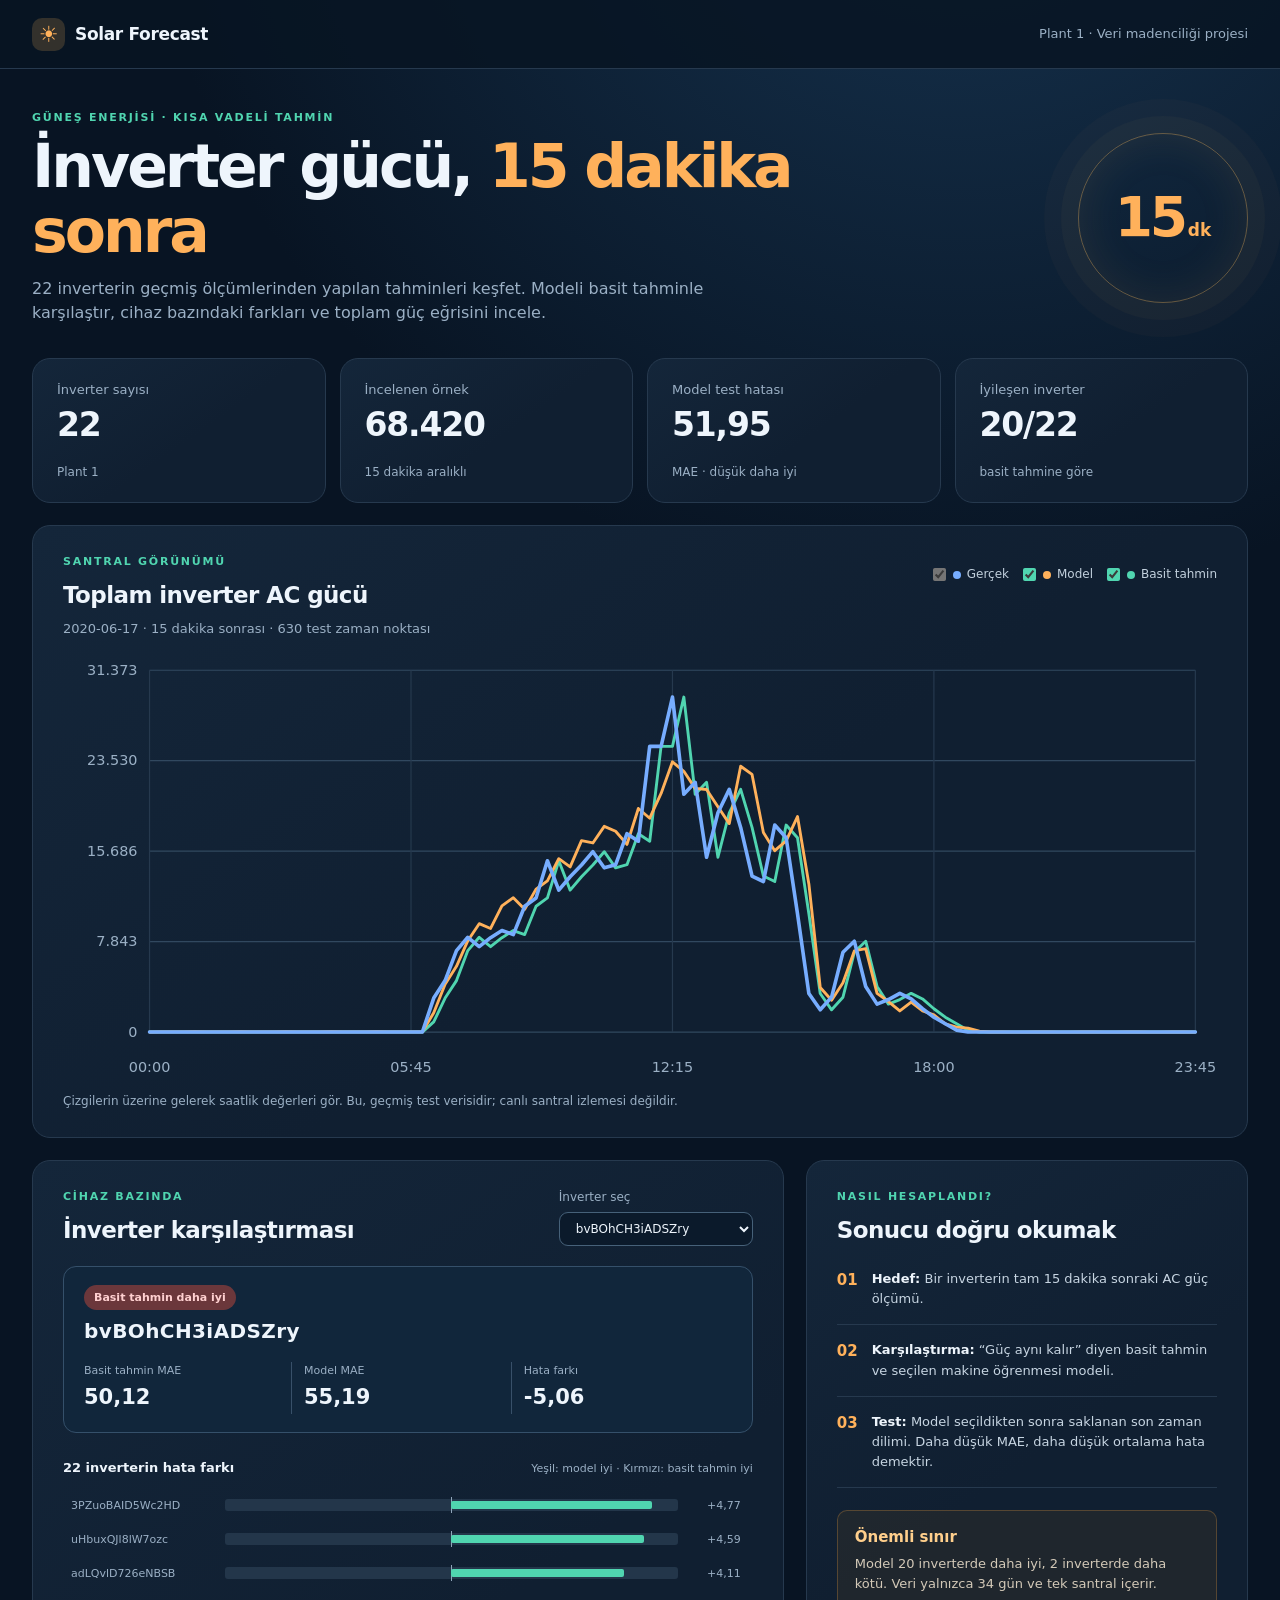
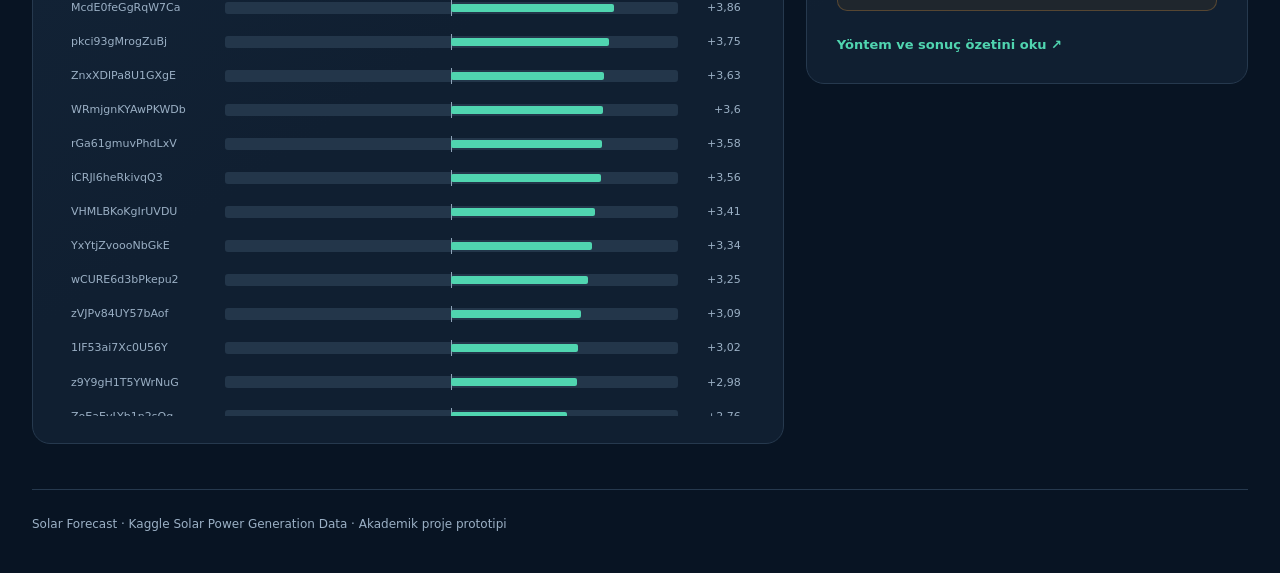
==== dashboard/index.html @ 0856beb3 "Add interactive solar forecasting dashboard" ====
<!doctype html>
<html lang="tr">
  <head>
    <meta charset="utf-8" />
    <meta name="viewport" content="width=device-width, initial-scale=1" />
    <meta name="theme-color" content="#0a1728" />
    <title>Solar Forecast | İnverter Güç Analizi</title>
    <link rel="stylesheet" href="style.css" />
    <script defer src="data.js"></script>
    <script defer src="app.js"></script>
  </head>
  <body>
    <header class="topbar">
      <div class="container topbar-inner">
        <div class="brand"><span class="brand-mark" aria-hidden="true">☀</span> Solar Forecast</div>
        <span class="topbar-tag">Plant 1 · Veri madenciliği projesi</span>
      </div>
    </header>

    <main class="container">
      <section class="hero" aria-labelledby="page-title">
        <div>
          <p class="eyebrow">GÜNEŞ ENERJİSİ · KISA VADELİ TAHMİN</p>
          <h1 id="page-title">İnverter gücü, <span>15 dakika sonra</span></h1>
          <p class="hero-copy">
            22 inverterin geçmiş ölçümlerinden yapılan tahminleri keşfet. Modeli basit
            tahminle karşılaştır, cihaz bazındaki farkları ve toplam güç eğrisini incele.
          </p>
        </div>
        <div class="hero-orbit" aria-hidden="true"><span>15<span>dk</span></span></div>
      </section>

      <section class="metrics" aria-label="Özet sonuçlar">
        <article class="metric"><span>İnverter sayısı</span><strong id="metric-inverters">—</strong><small>Plant 1</small></article>
        <article class="metric"><span>İncelenen örnek</span><strong id="metric-examples">—</strong><small>15 dakika aralıklı</small></article>
        <article class="metric"><span>Model test hatası</span><strong id="metric-mae">—</strong><small>MAE · düşük daha iyi</small></article>
        <article class="metric"><span>İyileşen inverter</span><strong id="metric-improved">—</strong><small>basit tahmine göre</small></article>
      </section>

      <section class="panel chart-panel" aria-labelledby="plant-title">
        <div class="section-heading">
          <div>
            <p class="eyebrow">SANTRAL GÖRÜNÜMÜ</p>
            <h2 id="plant-title">Toplam inverter AC gücü</h2>
            <p id="chart-subtitle" class="muted"></p>
          </div>
          <div class="legend" aria-label="Grafikteki çizgiler">
            <label><input type="checkbox" data-series="actual" checked disabled /><i class="dot actual"></i>Gerçek</label>
            <label><input type="checkbox" data-series="model" checked /><i class="dot model"></i>Model</label>
            <label><input type="checkbox" data-series="baseline" checked /><i class="dot baseline"></i>Basit tahmin</label>
          </div>
        </div>
        <div class="chart-wrap">
          <svg id="power-chart" viewBox="0 0 960 360" role="img" aria-label="Son test gününde gerçek ve tahmini toplam inverter gücü"></svg>
          <div id="chart-tooltip" class="chart-tooltip" hidden></div>
        </div>
        <p class="chart-note">Çizgilerin üzerine gelerek saatlik değerleri gör. Bu, geçmiş test verisidir; canlı santral izlemesi değildir.</p>
      </section>

      <section class="detail-grid">
        <article class="panel inverter-panel" aria-labelledby="inverter-title">
          <div class="section-heading">
            <div>
              <p class="eyebrow">CİHAZ BAZINDA</p>
              <h2 id="inverter-title">İnverter karşılaştırması</h2>
            </div>
            <label class="select-label" for="inverter-select">İnverter seç
              <select id="inverter-select"></select>
            </label>
          </div>
          <div class="selected-card">
            <span id="selected-status" class="status">—</span>
            <strong id="selected-id">—</strong>
            <div class="selected-numbers">
              <div><span>Basit tahmin MAE</span><strong id="selected-baseline">—</strong></div>
              <div><span>Model MAE</span><strong id="selected-model">—</strong></div>
              <div><span>Hata farkı</span><strong id="selected-delta">—</strong></div>
            </div>
          </div>
          <div class="bar-heading"><span>22 inverterin hata farkı</span><small>Yeşil: model iyi · Kırmızı: basit tahmin iyi</small></div>
          <div id="inverter-bars" class="bars"></div>
        </article>

        <aside class="panel method-panel" aria-labelledby="method-title">
          <p class="eyebrow">NASIL HESAPLANDI?</p>
          <h2 id="method-title">Sonucu doğru okumak</h2>
          <div class="method-step"><span>01</span><p><strong>Hedef:</strong> Bir inverterin tam 15 dakika sonraki AC güç ölçümü.</p></div>
          <div class="method-step"><span>02</span><p><strong>Karşılaştırma:</strong> “Güç aynı kalır” diyen basit tahmin ve seçilen makine öğrenmesi modeli.</p></div>
          <div class="method-step"><span>03</span><p><strong>Test:</strong> Model seçildikten sonra saklanan son zaman dilimi. Daha düşük MAE, daha düşük ortalama hata demektir.</p></div>
          <div class="callout"><strong>Önemli sınır</strong><p>Model 20 inverterde daha iyi, 2 inverterde daha kötü. Veri yalnızca 34 gün ve tek santral içerir.</p></div>
          <a class="text-link" href="../reports/proje_ozeti.md">Yöntem ve sonuç özetini oku <span aria-hidden="true">↗</span></a>
        </aside>
      </section>

      <footer>Solar Forecast · Kaggle Solar Power Generation Data · Akademik proje prototipi</footer>
    </main>
  </body>
</html>
---- dashboard/style.css ----
:root {
  color-scheme: dark;
  --bg: #081423;
  --panel: #101f31;
  --panel-2: #16283c;
  --line: #26394e;
  --text: #eef5fc;
  --muted: #9bb0c5;
  --teal: #50d5b0;
  --orange: #ffb15b;
  --blue: #77adff;
  --red: #ef7b7b;
}

* { box-sizing: border-box; }
html { scroll-behavior: smooth; }
body { margin: 0; background: radial-gradient(circle at 75% -10%, #173552 0, transparent 32%), var(--bg); color: var(--text); font: 15px/1.55 system-ui, -apple-system, Segoe UI, sans-serif; }
button, select, input { font: inherit; }
.container { width: min(1216px, calc(100% - 48px)); margin-inline: auto; }
.topbar { border-bottom: 1px solid var(--line); background: #081423d9; }
.topbar-inner { min-height: 68px; display: flex; align-items: center; justify-content: space-between; gap: 16px; }
.brand { display: flex; align-items: center; gap: 10px; font-weight: 750; font-size: 17px; letter-spacing: -.02em; }
.brand-mark { display: inline-grid; place-items: center; width: 33px; height: 33px; border-radius: 10px; background: #efad5630; color: var(--orange); font-size: 22px; }
.topbar-tag { color: var(--muted); font-size: 13px; }
.hero { min-height: 288px; display: flex; align-items: center; justify-content: space-between; gap: 30px; padding: 40px 0 32px; }
.eyebrow { margin: 0 0 8px; color: var(--teal); letter-spacing: .16em; font-size: 11px; font-weight: 750; }
h1, h2, p { margin-top: 0; }
h1 { margin-bottom: 13px; max-width: 780px; font-size: clamp(34px, 5vw, 60px); line-height: 1.08; letter-spacing: -.05em; }
h1 span { color: var(--orange); }
.hero-copy { max-width: 720px; color: var(--muted); font-size: 16px; margin-bottom: 0; }
.hero-orbit { flex: 0 0 170px; width: 170px; height: 170px; display: grid; place-items: center; border-radius: 50%; border: 1px solid #eaae5966; box-shadow: 0 0 0 17px #eaae5908, 0 0 0 34px #eaae5906, inset 0 0 45px #eaae5919; color: var(--orange); }
.hero-orbit > span { font-size: 55px; font-weight: 760; letter-spacing: -.06em; }
.hero-orbit > span span { margin-left: 3px; font-size: 17px; letter-spacing: 0; }
.metrics { display: grid; grid-template-columns: repeat(4, 1fr); gap: 14px; margin-bottom: 22px; }
.metric, .panel { border: 1px solid var(--line); background: linear-gradient(145deg, #14263a, var(--panel) 55%); border-radius: 18px; }
.metric { min-height: 145px; padding: 21px 24px; display: flex; flex-direction: column; }
.metric > span, .metric small { color: var(--muted); }
.metric > span { font-size: 13px; }
.metric strong { margin-top: 6px; font-size: 33px; line-height: 1.15; letter-spacing: -.035em; }
.metric small { margin-top: auto; font-size: 12px; }
.panel { padding: 27px 30px; }
.section-heading { display: flex; align-items: flex-start; justify-content: space-between; gap: 20px; margin-bottom: 12px; }
h2 { margin-bottom: 5px; font-size: 23px; letter-spacing: -.025em; }
.muted { color: var(--muted); font-size: 13px; margin-bottom: 0; }
.legend { display: flex; flex-wrap: wrap; justify-content: flex-end; gap: 14px; padding-top: 12px; }
.legend label { display: inline-flex; align-items: center; gap: 6px; color: #c2d0dd; font-size: 12px; cursor: pointer; white-space: nowrap; }
.legend input { accent-color: var(--teal); margin: 0 1px 0 0; }
.dot { width: 8px; height: 8px; border-radius: 50%; display: inline-block; }
.dot.actual { background: var(--blue); }.dot.model { background: var(--orange); }.dot.baseline { background: var(--teal); }
.chart-wrap { position: relative; width: 100%; }
#power-chart { display: block; width: 100%; height: auto; overflow: visible; }
.chart-tooltip { pointer-events: none; position: absolute; z-index: 4; min-width: 173px; border: 1px solid #49617a; border-radius: 10px; padding: 10px 13px; background: #071322f2; color: var(--text); box-shadow: 0 12px 30px #0008; font-size: 12px; line-height: 1.65; }
.chart-tooltip strong { display: block; margin-bottom: 2px; }
.chart-note { margin: 8px 0 0; color: var(--muted); font-size: 12px; }
.detail-grid { display: grid; grid-template-columns: minmax(0, 1.7fr) minmax(310px, 1fr); gap: 22px; margin: 22px 0 45px; align-items: start; }
.select-label { display: flex; flex-direction: column; gap: 5px; color: var(--muted); font-size: 12px; }
select { min-width: 194px; padding: 8px 12px; border: 1px solid #466179; border-radius: 9px; color: var(--text); background: #0b1a2b; outline-offset: 2px; }
.selected-card { padding: 18px 20px; border: 1px solid #35506a; border-radius: 13px; background: #11263b; }
.selected-card > strong { display: block; font-size: 20px; letter-spacing: .02em; margin: 6px 0 15px; overflow-wrap: anywhere; }
.status { display: inline-block; border-radius: 20px; padding: 4px 10px; font-size: 11px; font-weight: 750; background: #24594c; color: #a5f5d8; }
.status.negative { background: #6b373b; color: #ffd0d0; }
.selected-numbers { display: grid; grid-template-columns: repeat(3, 1fr); gap: 12px; }
.selected-numbers div { border-right: 1px solid #385069; }
.selected-numbers div:last-child { border: 0; }
.selected-numbers span { display: block; color: var(--muted); font-size: 11px; }
.selected-numbers strong { display: block; margin-top: 2px; font-size: 21px; }
.bar-heading { display: flex; justify-content: space-between; gap: 10px; align-items: baseline; margin: 25px 0 13px; font-size: 13px; font-weight: 700; }
.bar-heading small { color: var(--muted); font-size: 11px; font-weight: 400; }
.bars { display: grid; gap: 5px; max-height: 525px; overflow-y: auto; padding-right: 4px; }
.bar-row { border: 1px solid transparent; border-radius: 7px; background: transparent; color: var(--muted); display: grid; grid-template-columns: 145px minmax(70px, 1fr) 54px; align-items: center; gap: 9px; width: 100%; padding: 5px 7px; text-align: left; cursor: pointer; }
.bar-row:hover, .bar-row.active { background: #1c344a; border-color: #42617a; color: var(--text); }
.bar-id { overflow: hidden; text-overflow: ellipsis; white-space: nowrap; font-size: 11px; }
.bar-track { position: relative; height: 12px; border-radius: 3px; background: #23364a; }
.bar-zero { position: absolute; left: 50%; top: -2px; bottom: -2px; width: 1px; background: #8fa5ba; }
.bar-fill { position: absolute; top: 2px; bottom: 2px; border-radius: 2px; background: var(--teal); }
.bar-fill.negative { background: var(--red); }
.bar-value { text-align: right; font-size: 11px; font-variant-numeric: tabular-nums; }
.method-panel { position: sticky; top: 20px; }
.method-step { display: flex; gap: 14px; padding: 15px 0; border-bottom: 1px solid var(--line); }
.method-step span { color: var(--orange); font-weight: 780; }
.method-step p { color: #c7d5e2; margin: 0; font-size: 13px; }
.method-step strong { color: var(--text); }
.callout { margin: 22px 0; padding: 15px 17px; border-radius: 10px; border: 1px solid #a6753969; background: #60462233; }
.callout strong { color: #ffcf8c; }
.callout p { margin: 5px 0 0; color: #d3c9b8; font-size: 13px; }
.text-link { color: var(--teal); text-decoration: none; font-size: 13px; font-weight: 700; }
.text-link:hover { text-decoration: underline; }
footer { border-top: 1px solid var(--line); padding: 25px 0 40px; color: var(--muted); font-size: 12px; }

@media (max-width: 950px) {
  .metrics { grid-template-columns: repeat(2, 1fr); }
  .detail-grid { grid-template-columns: 1fr; }
  .method-panel { position: static; }
}
@media (max-width: 660px) {
  .container { width: min(100% - 28px, 1216px); }
  .topbar-tag, .hero-orbit { display: none; }
  .hero { min-height: 0; padding: 42px 0 35px; }
  .hero-copy { font-size: 14px; }
  .metrics { gap: 9px; }
  .metric { min-height: 125px; padding: 16px; }
  .metric strong { font-size: 27px; }
  .panel { padding: 19px 16px; }
  .section-heading { display: block; }
  .legend { justify-content: flex-start; gap: 11px; padding-top: 15px; }
  .select-label { margin-top: 14px; }
  select { width: 100%; }
  .selected-numbers { gap: 5px; }
  .selected-numbers strong { font-size: 17px; }
  .bar-heading { display: block; }
  .bar-heading small { display: block; }
  .bar-row { grid-template-columns: 100px minmax(50px, 1fr) 45px; gap: 5px; }
}
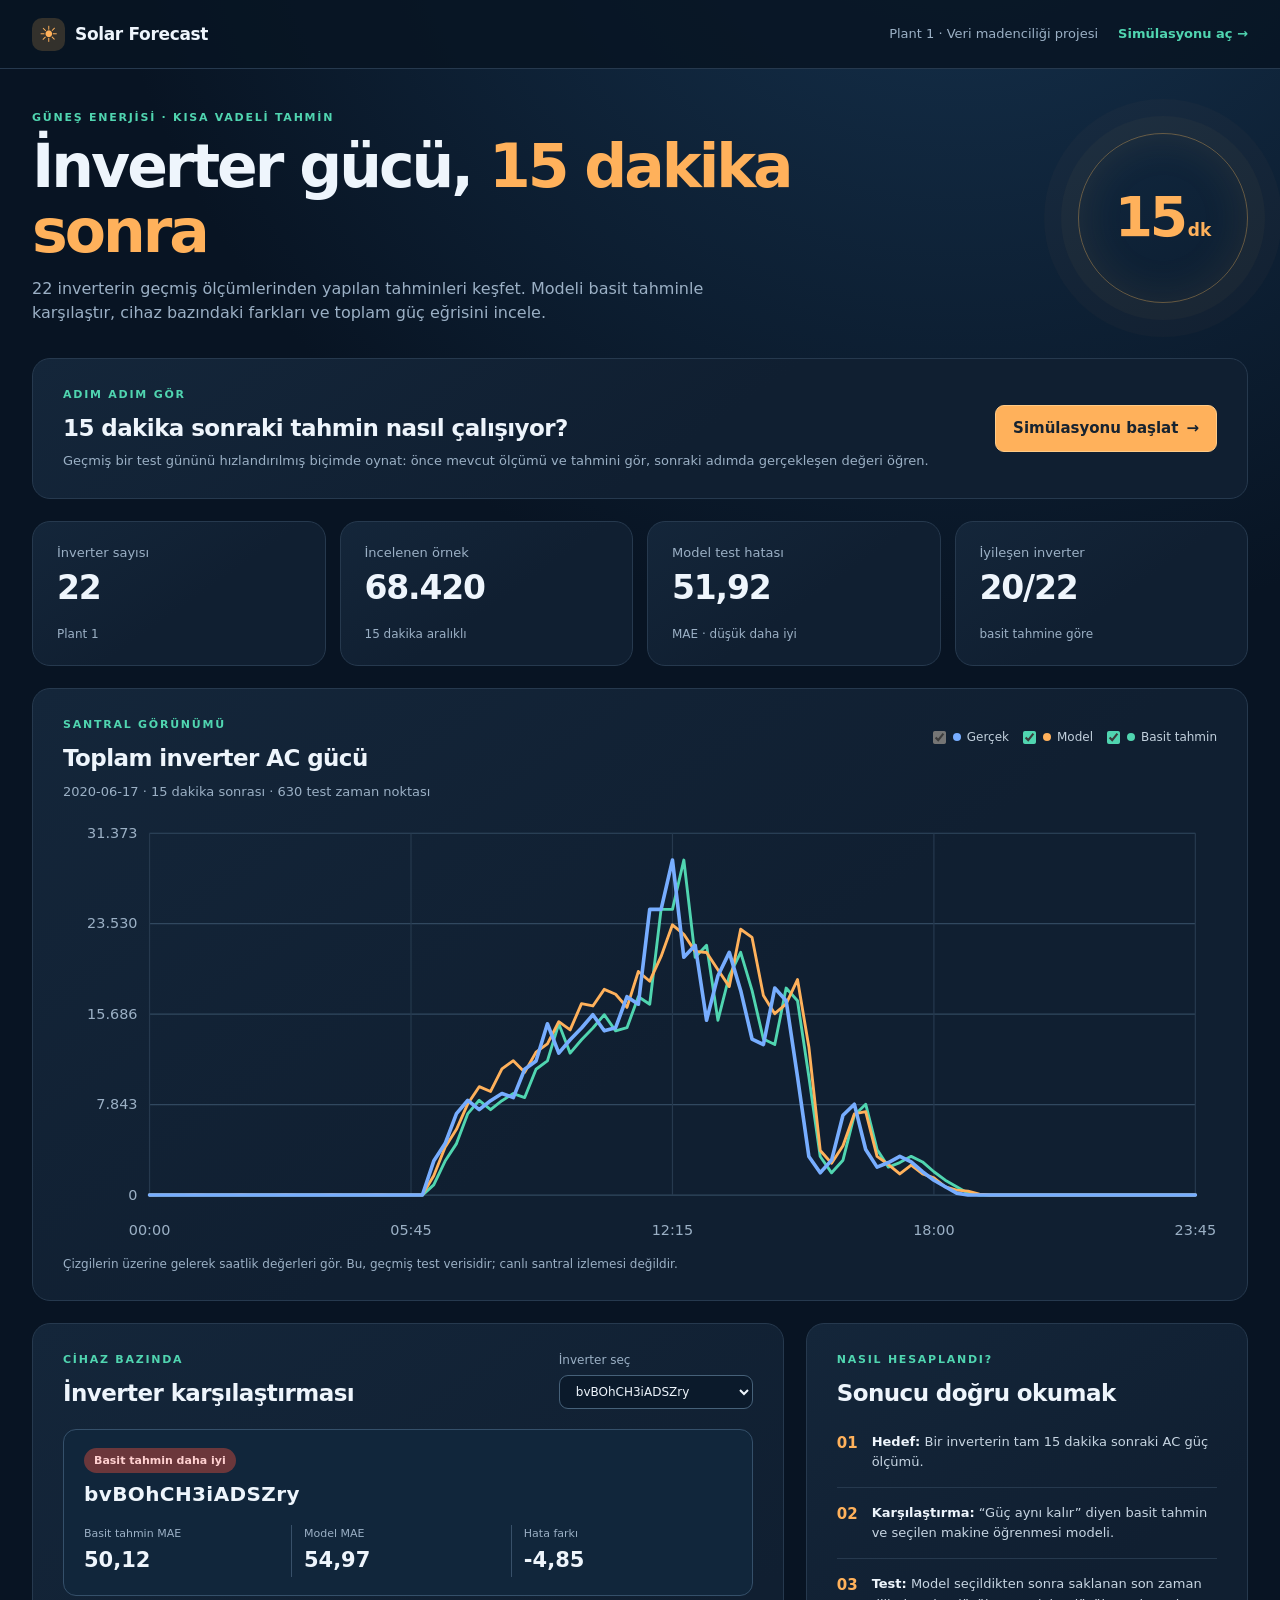
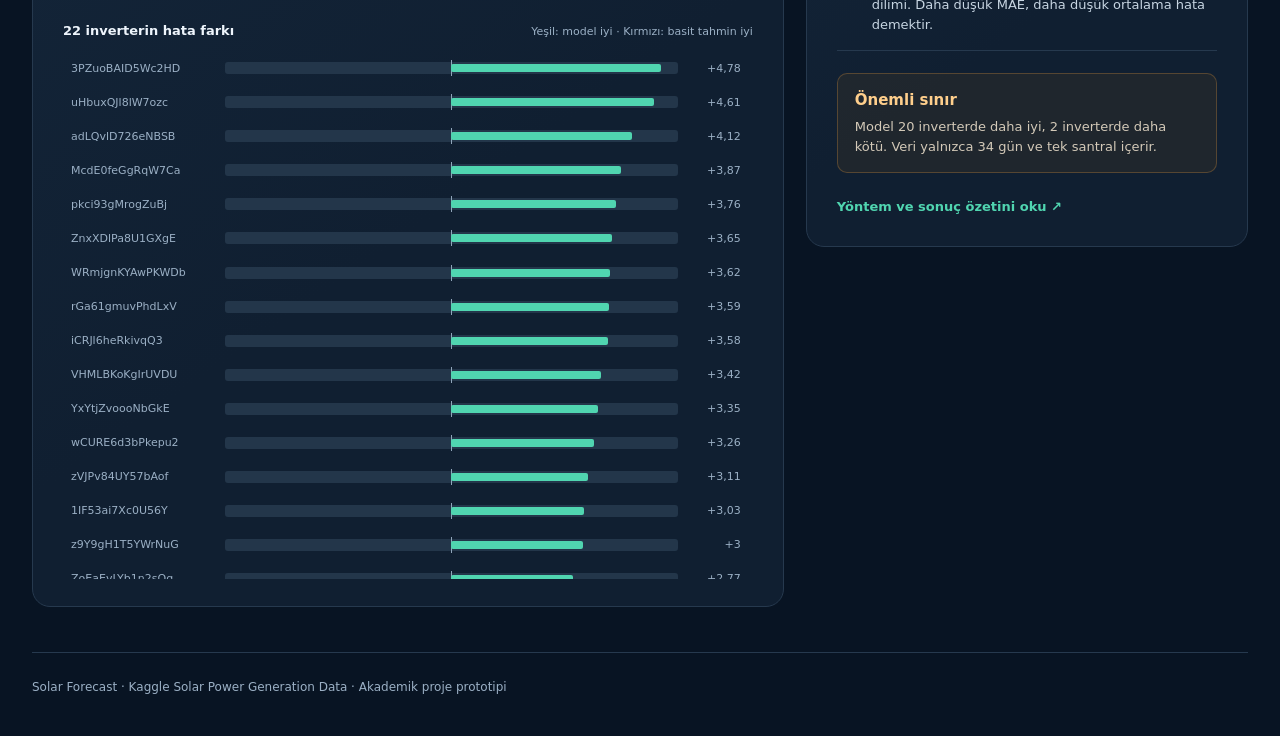
==== commit 8e2fa29f: "Add historical inverter forecast simulation" ====
--- a/dashboard/index.html
+++ b/dashboard/index.html
@@ -13,7 +13,10 @@
     <header class="topbar">
       <div class="container topbar-inner">
         <div class="brand"><span class="brand-mark" aria-hidden="true">☀</span> Solar Forecast</div>
-        <span class="topbar-tag">Plant 1 · Veri madenciliği projesi</span>
+        <nav class="topbar-nav" aria-label="Sayfalar">
+          <span class="topbar-tag">Plant 1 · Veri madenciliği projesi</span>
+          <a class="nav-link" href="simulation.html">Simülasyonu aç <span aria-hidden="true">→</span></a>
+        </nav>
       </div>
     </header>
 
@@ -28,6 +31,15 @@
           </p>
         </div>
         <div class="hero-orbit" aria-hidden="true"><span>15<span>dk</span></span></div>
+      </section>
+
+      <section class="simulation-invite panel" aria-labelledby="simulation-invite-title">
+        <div>
+          <p class="eyebrow">ADIM ADIM GÖR</p>
+          <h2 id="simulation-invite-title">15 dakika sonraki tahmin nasıl çalışıyor?</h2>
+          <p>Geçmiş bir test gününü hızlandırılmış biçimde oynat: önce mevcut ölçümü ve tahmini gör, sonraki adımda gerçekleşen değeri öğren.</p>
+        </div>
+        <a class="primary-link" href="simulation.html">Simülasyonu başlat <span aria-hidden="true">→</span></a>
       </section>
 
       <section class="metrics" aria-label="Özet sonuçlar">
--- a/dashboard/style.css
+++ b/dashboard/style.css
@@ -22,6 +22,9 @@
 .brand { display: flex; align-items: center; gap: 10px; font-weight: 750; font-size: 17px; letter-spacing: -.02em; }
 .brand-mark { display: inline-grid; place-items: center; width: 33px; height: 33px; border-radius: 10px; background: #efad5630; color: var(--orange); font-size: 22px; }
 .topbar-tag { color: var(--muted); font-size: 13px; }
+.topbar-nav { display: flex; align-items: center; gap: 20px; }
+.nav-link { color: var(--teal); text-decoration: none; font-size: 13px; font-weight: 700; white-space: nowrap; }
+.nav-link:hover { text-decoration: underline; }
 .hero { min-height: 288px; display: flex; align-items: center; justify-content: space-between; gap: 30px; padding: 40px 0 32px; }
 .eyebrow { margin: 0 0 8px; color: var(--teal); letter-spacing: .16em; font-size: 11px; font-weight: 750; }
 h1, h2, p { margin-top: 0; }
@@ -32,6 +35,11 @@
 .hero-orbit > span { font-size: 55px; font-weight: 760; letter-spacing: -.06em; }
 .hero-orbit > span span { margin-left: 3px; font-size: 17px; letter-spacing: 0; }
 .metrics { display: grid; grid-template-columns: repeat(4, 1fr); gap: 14px; margin-bottom: 22px; }
+.simulation-invite { display: flex; align-items: center; justify-content: space-between; gap: 28px; margin: 0 0 22px; }
+.simulation-invite h2 { margin-bottom: 4px; }
+.simulation-invite p:last-child { margin: 0; color: var(--muted); font-size: 13px; }
+.primary-link, .primary-button { display: inline-flex; align-items: center; justify-content: center; gap: 8px; border: 1px solid #ffca86; border-radius: 9px; padding: 11px 17px; color: #172330; background: var(--orange); text-decoration: none; font-weight: 750; white-space: nowrap; cursor: pointer; }
+.primary-link:hover, .primary-button:hover { background: #ffc782; }
 .metric, .panel { border: 1px solid var(--line); background: linear-gradient(145deg, #14263a, var(--panel) 55%); border-radius: 18px; }
 .metric { min-height: 145px; padding: 21px 24px; display: flex; flex-direction: column; }
 .metric > span, .metric small { color: var(--muted); }
@@ -44,6 +52,7 @@
 .muted { color: var(--muted); font-size: 13px; margin-bottom: 0; }
 .legend { display: flex; flex-wrap: wrap; justify-content: flex-end; gap: 14px; padding-top: 12px; }
 .legend label { display: inline-flex; align-items: center; gap: 6px; color: #c2d0dd; font-size: 12px; cursor: pointer; white-space: nowrap; }
+.legend > span { display: inline-flex; align-items: center; gap: 6px; color: #c2d0dd; font-size: 12px; white-space: nowrap; }
 .legend input { accent-color: var(--teal); margin: 0 1px 0 0; }
 .dot { width: 8px; height: 8px; border-radius: 50%; display: inline-block; }
 .dot.actual { background: var(--blue); }.dot.model { background: var(--orange); }.dot.baseline { background: var(--teal); }
@@ -87,14 +96,62 @@
 .text-link:hover { text-decoration: underline; }
 footer { border-top: 1px solid var(--line); padding: 25px 0 40px; color: var(--muted); font-size: 12px; }
 
+.replay-hero { padding: 50px 0 26px; }
+.replay-hero h1 { max-width: 850px; }
+.replay-notice { max-width: 900px; margin-top: 22px; padding: 15px 19px; border-left: 3px solid var(--teal); border-radius: 0 9px 9px 0; background: #163b3b7a; color: #c6dfda; font-size: 13px; }
+.replay-notice strong { color: #b1f1db; }
+.replay-controls { display: flex; align-items: center; flex-wrap: wrap; gap: 20px 24px; margin-bottom: 16px; }
+.control-buttons { display: flex; flex-wrap: wrap; gap: 9px; }
+.secondary-button { border: 1px solid #466179; border-radius: 9px; padding: 11px 15px; background: #183047; color: var(--text); cursor: pointer; }
+.secondary-button:hover { background: #254561; }
+.secondary-button:disabled { cursor: not-allowed; opacity: .45; }
+.speed-control { display: grid; gap: 3px; color: var(--muted); font-size: 12px; }
+.speed-control select { min-width: 190px; }
+.replay-progress { min-width: 180px; flex: 1 1 180px; color: var(--muted); font-size: 12px; }
+.progress-track { height: 6px; overflow: hidden; margin-top: 8px; border-radius: 9px; background: #354a60; }
+#progress-fill { height: 100%; width: 0; border-radius: inherit; background: var(--teal); transition: width .25s; }
+.replay-metrics { display: grid; grid-template-columns: repeat(4, minmax(0, 1fr)); gap: 14px; margin-bottom: 22px; }
+.replay-metrics .metric { min-height: 145px; }
+.replay-metrics .metric strong { font-size: clamp(22px, 2.6vw, 33px); font-variant-numeric: tabular-nums; overflow-wrap: anywhere; }
+.focus-metric { border-color: #a67539; box-shadow: inset 0 0 0 1px #a6753933; }
+.focus-metric strong { color: var(--orange); }
+.replay-chart-panel { margin-bottom: 22px; }
+#replay-chart { display: block; width: 100%; height: auto; overflow: visible; }
+.chart-grid { stroke: #32455a; stroke-width: 1; }
+.chart-axis { fill: var(--muted); font: 12px system-ui, sans-serif; }
+.replay-line { fill: none; stroke-width: 3; stroke-linecap: round; stroke-linejoin: round; }
+.replay-line.model { stroke: var(--orange); }
+.replay-line.actual { stroke: var(--blue); }
+.replay-point { stroke: #0e2032; stroke-width: 2; }
+.replay-point.model { fill: var(--orange); }
+.replay-point.actual { fill: var(--blue); }
+.replay-cursor { stroke: #ffb15b70; stroke-width: 1; stroke-dasharray: 4 5; }
+.replay-explanation { margin-bottom: 45px; }
+.replay-steps { display: grid; grid-template-columns: repeat(3, 1fr); gap: 18px; margin: 20px 0; }
+.replay-steps p { margin: 0; padding: 15px; border: 1px solid var(--line); border-radius: 9px; color: #c7d5e2; font-size: 13px; }
+.replay-steps strong { color: var(--orange); }
+
 @media (max-width: 950px) {
   .metrics { grid-template-columns: repeat(2, 1fr); }
+  .replay-metrics { grid-template-columns: repeat(2, 1fr); }
+  .replay-steps { grid-template-columns: 1fr; gap: 8px; }
   .detail-grid { grid-template-columns: 1fr; }
   .method-panel { position: static; }
 }
 @media (max-width: 660px) {
   .container { width: min(100% - 28px, 1216px); }
   .topbar-tag, .hero-orbit { display: none; }
+  .topbar-nav { gap: 8px; }
+  .simulation-invite { display: block; }
+  .simulation-invite .primary-link { margin-top: 15px; }
+  .replay-hero { padding-top: 38px; }
+  .replay-controls { gap: 15px; }
+  .control-buttons { width: 100%; }
+  .control-buttons button { flex: 1 1 auto; }
+  .speed-control { width: 100%; }
+  .replay-metrics { gap: 9px; }
+  .replay-metrics .metric { min-height: 128px; }
+  .replay-metrics .metric strong { font-size: 24px; }
   .hero { min-height: 0; padding: 42px 0 35px; }
   .hero-copy { font-size: 14px; }
   .metrics { gap: 9px; }
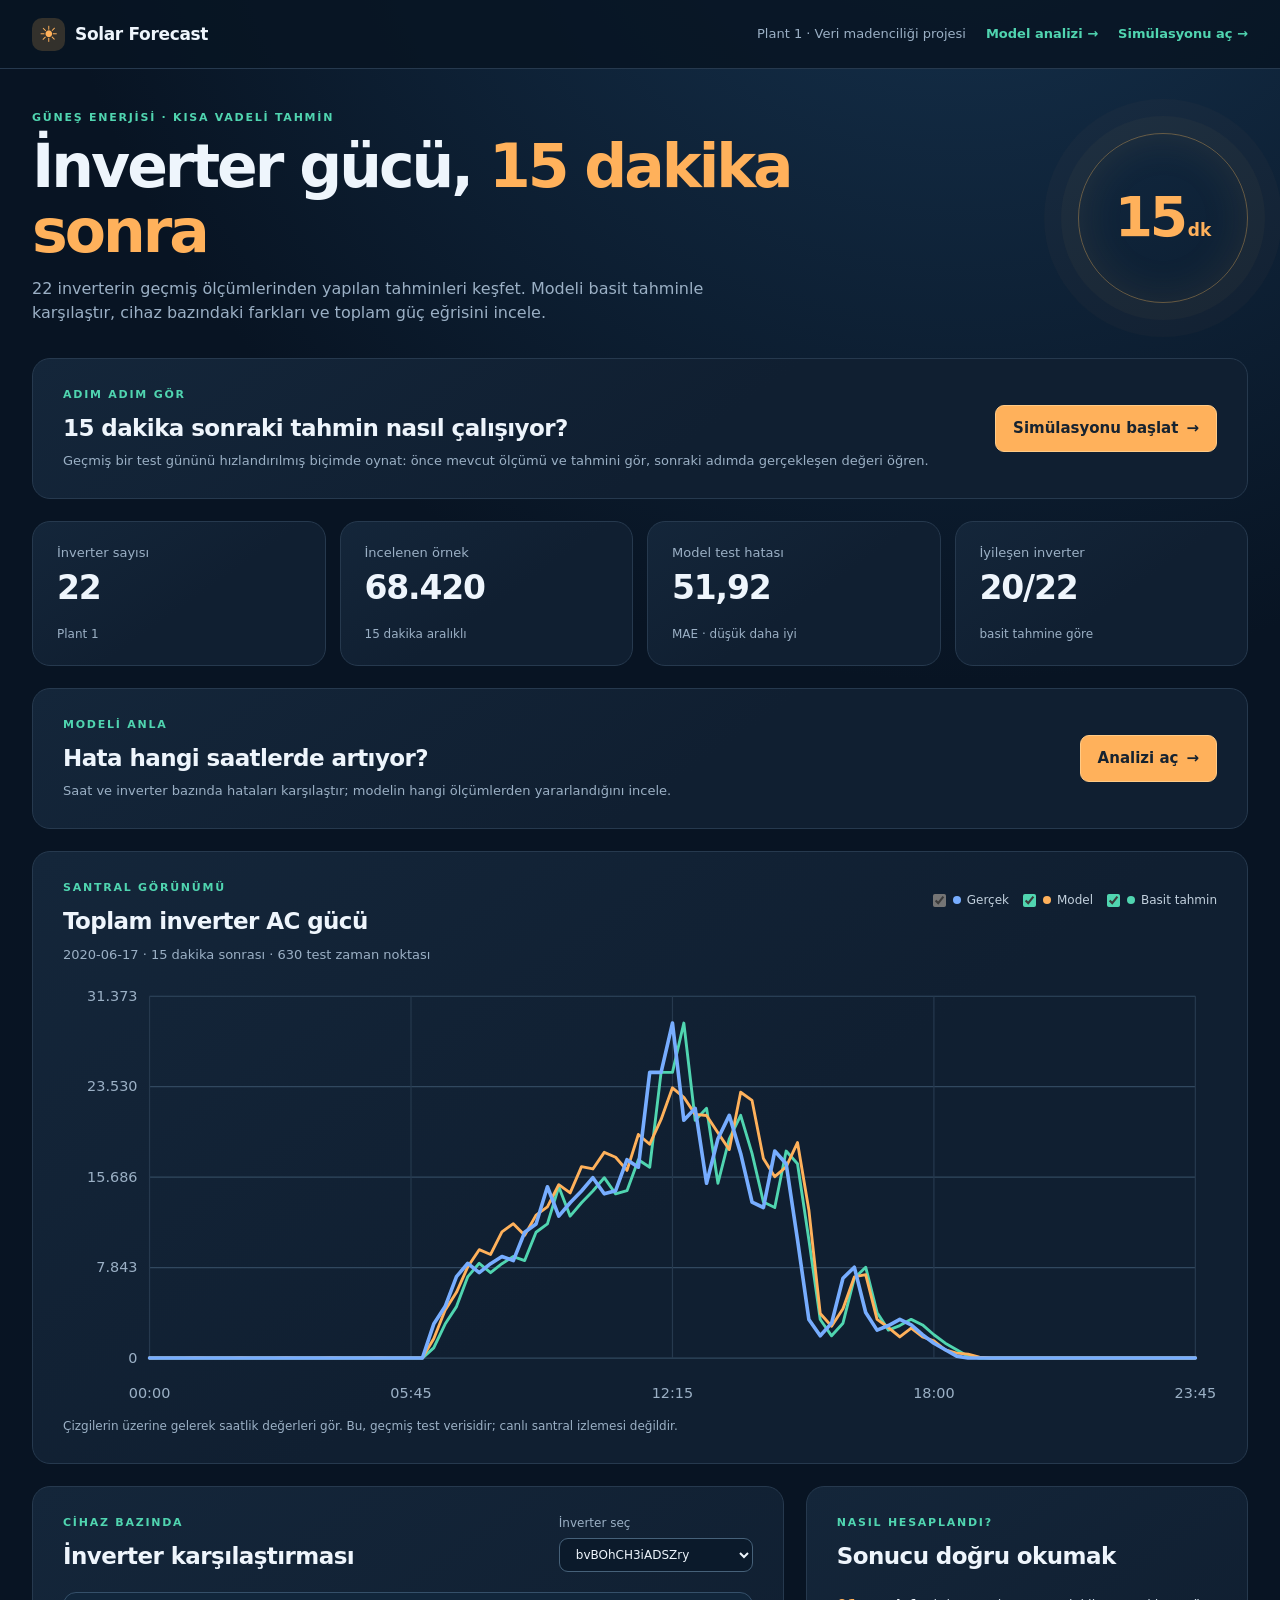
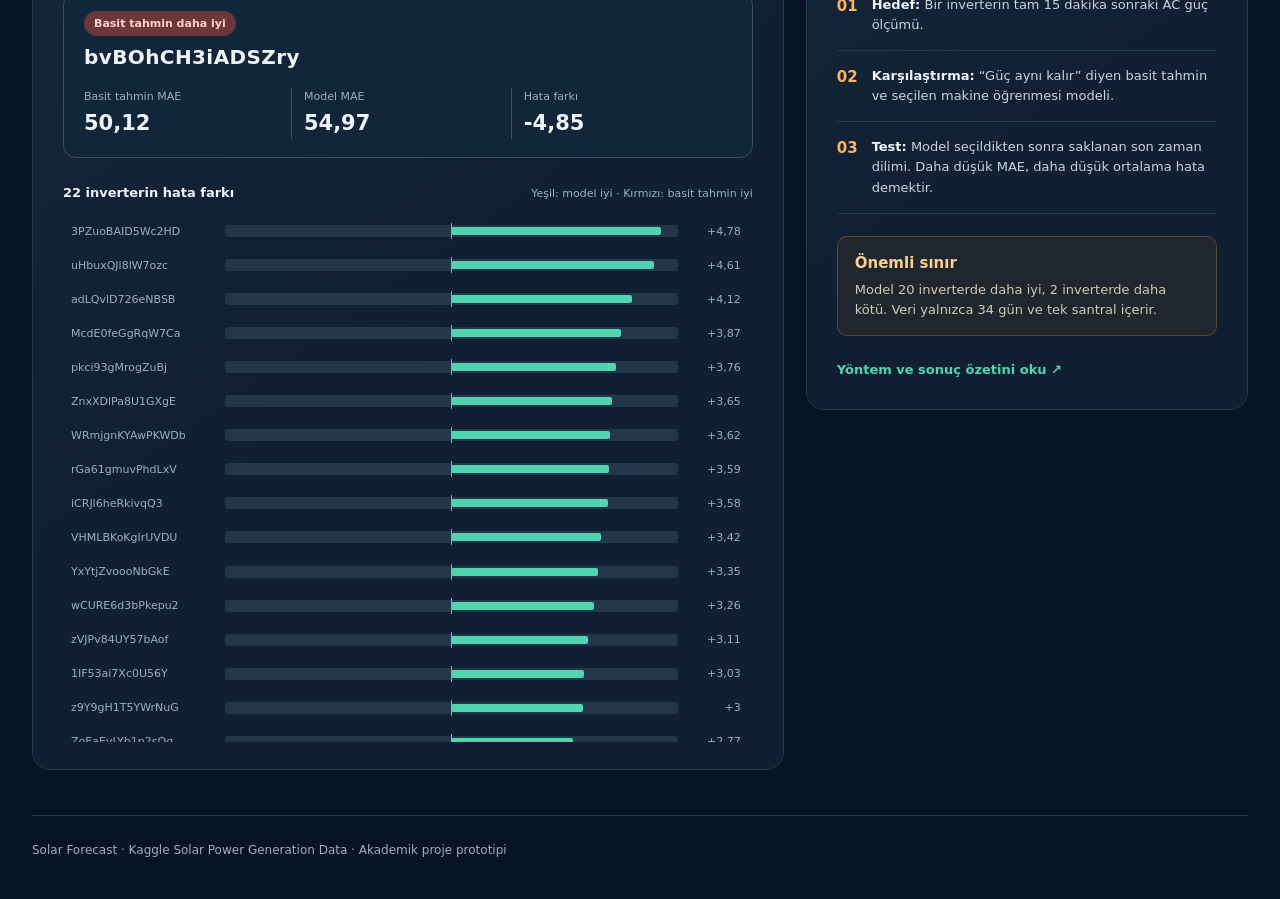
==== commit ded7352a: "Add forecast error analysis and deviation alerts" ====
--- a/dashboard/index.html
+++ b/dashboard/index.html
@@ -15,6 +15,7 @@
         <div class="brand"><span class="brand-mark" aria-hidden="true">☀</span> Solar Forecast</div>
         <nav class="topbar-nav" aria-label="Sayfalar">
           <span class="topbar-tag">Plant 1 · Veri madenciliği projesi</span>
+          <a class="nav-link" href="analysis.html">Model analizi <span aria-hidden="true">→</span></a>
           <a class="nav-link" href="simulation.html">Simülasyonu aç <span aria-hidden="true">→</span></a>
         </nav>
       </div>
@@ -47,6 +48,15 @@
         <article class="metric"><span>İncelenen örnek</span><strong id="metric-examples">—</strong><small>15 dakika aralıklı</small></article>
         <article class="metric"><span>Model test hatası</span><strong id="metric-mae">—</strong><small>MAE · düşük daha iyi</small></article>
         <article class="metric"><span>İyileşen inverter</span><strong id="metric-improved">—</strong><small>basit tahmine göre</small></article>
+      </section>
+
+      <section class="simulation-invite panel" aria-labelledby="analysis-invite-title">
+        <div>
+          <p class="eyebrow">MODELİ ANLA</p>
+          <h2 id="analysis-invite-title">Hata hangi saatlerde artıyor?</h2>
+          <p>Saat ve inverter bazında hataları karşılaştır; modelin hangi ölçümlerden yararlandığını incele.</p>
+        </div>
+        <a class="primary-link" href="analysis.html">Analizi aç <span aria-hidden="true">→</span></a>
       </section>
 
       <section class="panel chart-panel" aria-labelledby="plant-title">
--- a/dashboard/style.css
+++ b/dashboard/style.css
@@ -56,6 +56,7 @@
 .legend input { accent-color: var(--teal); margin: 0 1px 0 0; }
 .dot { width: 8px; height: 8px; border-radius: 50%; display: inline-block; }
 .dot.actual { background: var(--blue); }.dot.model { background: var(--orange); }.dot.baseline { background: var(--teal); }
+.dot.warning { background: var(--red); }
 .chart-wrap { position: relative; width: 100%; }
 #power-chart { display: block; width: 100%; height: auto; overflow: visible; }
 .chart-tooltip { pointer-events: none; position: absolute; z-index: 4; min-width: 173px; border: 1px solid #49617a; border-radius: 10px; padding: 10px 13px; background: #071322f2; color: var(--text); box-shadow: 0 12px 30px #0008; font-size: 12px; line-height: 1.65; }
@@ -116,6 +117,14 @@
 .focus-metric { border-color: #a67539; box-shadow: inset 0 0 0 1px #a6753933; }
 .focus-metric strong { color: var(--orange); }
 .replay-chart-panel { margin-bottom: 22px; }
+.alert-panel { display: flex; align-items: center; justify-content: space-between; gap: 22px; margin-bottom: 22px; }
+.alert-copy p:last-child { margin: 0; color: var(--muted); font-size: 13px; }
+.alert-state { display: grid; justify-items: end; gap: 8px; flex: 0 0 auto; }
+.alert-state small { color: var(--muted); }
+.alert-badge { display: inline-block; border-radius: 999px; padding: 7px 12px; font-size: 12px; font-weight: 750; white-space: nowrap; }
+.alert-badge.idle { background: #263b50; color: #bdcbda; }
+.alert-badge.normal { background: #24594c; color: #a5f5d8; }
+.alert-badge.warning { background: #754223; color: #ffe0ac; }
 #replay-chart { display: block; width: 100%; height: auto; overflow: visible; }
 .chart-grid { stroke: #32455a; stroke-width: 1; }
 .chart-axis { fill: var(--muted); font: 12px system-ui, sans-serif; }
@@ -125,14 +134,47 @@
 .replay-point { stroke: #0e2032; stroke-width: 2; }
 .replay-point.model { fill: var(--orange); }
 .replay-point.actual { fill: var(--blue); }
+.replay-point.warning { fill: var(--red); stroke: #5b2026; }
 .replay-cursor { stroke: #ffb15b70; stroke-width: 1; stroke-dasharray: 4 5; }
 .replay-explanation { margin-bottom: 45px; }
 .replay-steps { display: grid; grid-template-columns: repeat(3, 1fr); gap: 18px; margin: 20px 0; }
 .replay-steps p { margin: 0; padding: 15px; border: 1px solid var(--line); border-radius: 9px; color: #c7d5e2; font-size: 13px; }
 .replay-steps strong { color: var(--orange); }
 
+.analysis-hero { padding: 50px 0 34px; }
+.analysis-summary { display: grid; grid-template-columns: repeat(4, minmax(0, 1fr)); gap: 14px; margin-bottom: 22px; }
+.analysis-summary .metric strong { font-size: clamp(23px, 2.6vw, 33px); }
+.analysis-panel { margin-bottom: 22px; }
+.analysis-panel:last-of-type { margin-bottom: 45px; }
+.analysis-panel > p:not(.eyebrow):not(.muted):not(.analysis-insight) { color: #c7d5e2; font-size: 14px; }
+.analysis-checkbox { display: inline-flex; align-items: center; gap: 8px; color: var(--muted); font-size: 12px; cursor: pointer; }
+.analysis-checkbox input { accent-color: var(--teal); }
+.analysis-legend { display: flex; gap: 18px; margin: 16px 0 10px 64px; color: var(--muted); font-size: 12px; }
+.analysis-legend span { display: inline-flex; align-items: center; gap: 7px; }
+.hourly-bars { display: grid; gap: 8px; max-width: 980px; }
+.hour-row { display: grid; grid-template-columns: 52px minmax(0, 1fr) 155px; align-items: center; gap: 12px; }
+.hour-label { color: var(--muted); font-size: 12px; font-variant-numeric: tabular-nums; }
+.hour-tracks { display: grid; gap: 3px; }
+.hour-track { height: 8px; overflow: hidden; border-radius: 4px; background: #23364a; }
+.hour-bar { height: 100%; border-radius: inherit; }
+.hour-bar.baseline { background: var(--teal); }
+.hour-bar.model { background: var(--orange); }
+.hour-values { text-align: right; color: #d8e4ee; font-size: 12px; font-variant-numeric: tabular-nums; white-space: nowrap; }
+.hour-values.worse { color: #ffaaa0; }
+.analysis-insight { margin: 19px 0 0; padding: 13px 16px; border-radius: 9px; background: #1d3447; color: #d9e9f6; font-size: 13px; }
+.importance-bars { display: grid; gap: 14px; max-width: 900px; margin: 26px 0; }
+.importance-row { display: grid; grid-template-columns: 165px minmax(0, 1fr) 76px; align-items: center; gap: 14px; }
+.importance-label { color: #d8e4ee; font-size: 13px; }
+.importance-track { height: 15px; border-radius: 5px; background: #23364a; }
+.importance-fill { height: 100%; border-radius: inherit; background: linear-gradient(90deg, var(--teal), #8de9cb); }
+.importance-value { color: var(--teal); text-align: right; font-size: 13px; font-variant-numeric: tabular-nums; }
+.importance-value.negative { color: var(--red); }
+.analysis-note { max-width: 900px; margin: 18px 0; padding: 15px 17px; border-left: 3px solid #84afdb; border-radius: 0 9px 9px 0; background: #1b385080; color: #c4d8e9; font-size: 13px; }
+.analysis-note strong { color: var(--text); }
+
 @media (max-width: 950px) {
   .metrics { grid-template-columns: repeat(2, 1fr); }
+  .analysis-summary { grid-template-columns: repeat(2, 1fr); }
   .replay-metrics { grid-template-columns: repeat(2, 1fr); }
   .replay-steps { grid-template-columns: 1fr; gap: 8px; }
   .detail-grid { grid-template-columns: 1fr; }
@@ -140,6 +182,8 @@
 }
 @media (max-width: 660px) {
   .container { width: min(100% - 28px, 1216px); }
+  .topbar-inner { flex-wrap: wrap; padding-block: 10px; }
+  .topbar-nav { width: 100%; justify-content: flex-start; flex-wrap: wrap; }
   .topbar-tag, .hero-orbit { display: none; }
   .topbar-nav { gap: 8px; }
   .simulation-invite { display: block; }
@@ -152,6 +196,16 @@
   .replay-metrics { gap: 9px; }
   .replay-metrics .metric { min-height: 128px; }
   .replay-metrics .metric strong { font-size: 24px; }
+  .alert-panel { display: block; }
+  .alert-state { justify-items: start; margin-top: 15px; }
+  .analysis-hero { padding-top: 38px; }
+  .analysis-summary { gap: 9px; }
+  .analysis-summary .metric strong { font-size: 24px; }
+  .hour-row { grid-template-columns: 42px minmax(0, 1fr) 105px; gap: 6px; }
+  .hour-values { font-size: 10px; }
+  .analysis-legend { margin-left: 48px; }
+  .importance-row { grid-template-columns: 108px minmax(0, 1fr) 49px; gap: 8px; }
+  .importance-label, .importance-value { font-size: 11px; }
   .hero { min-height: 0; padding: 42px 0 35px; }
   .hero-copy { font-size: 14px; }
   .metrics { gap: 9px; }
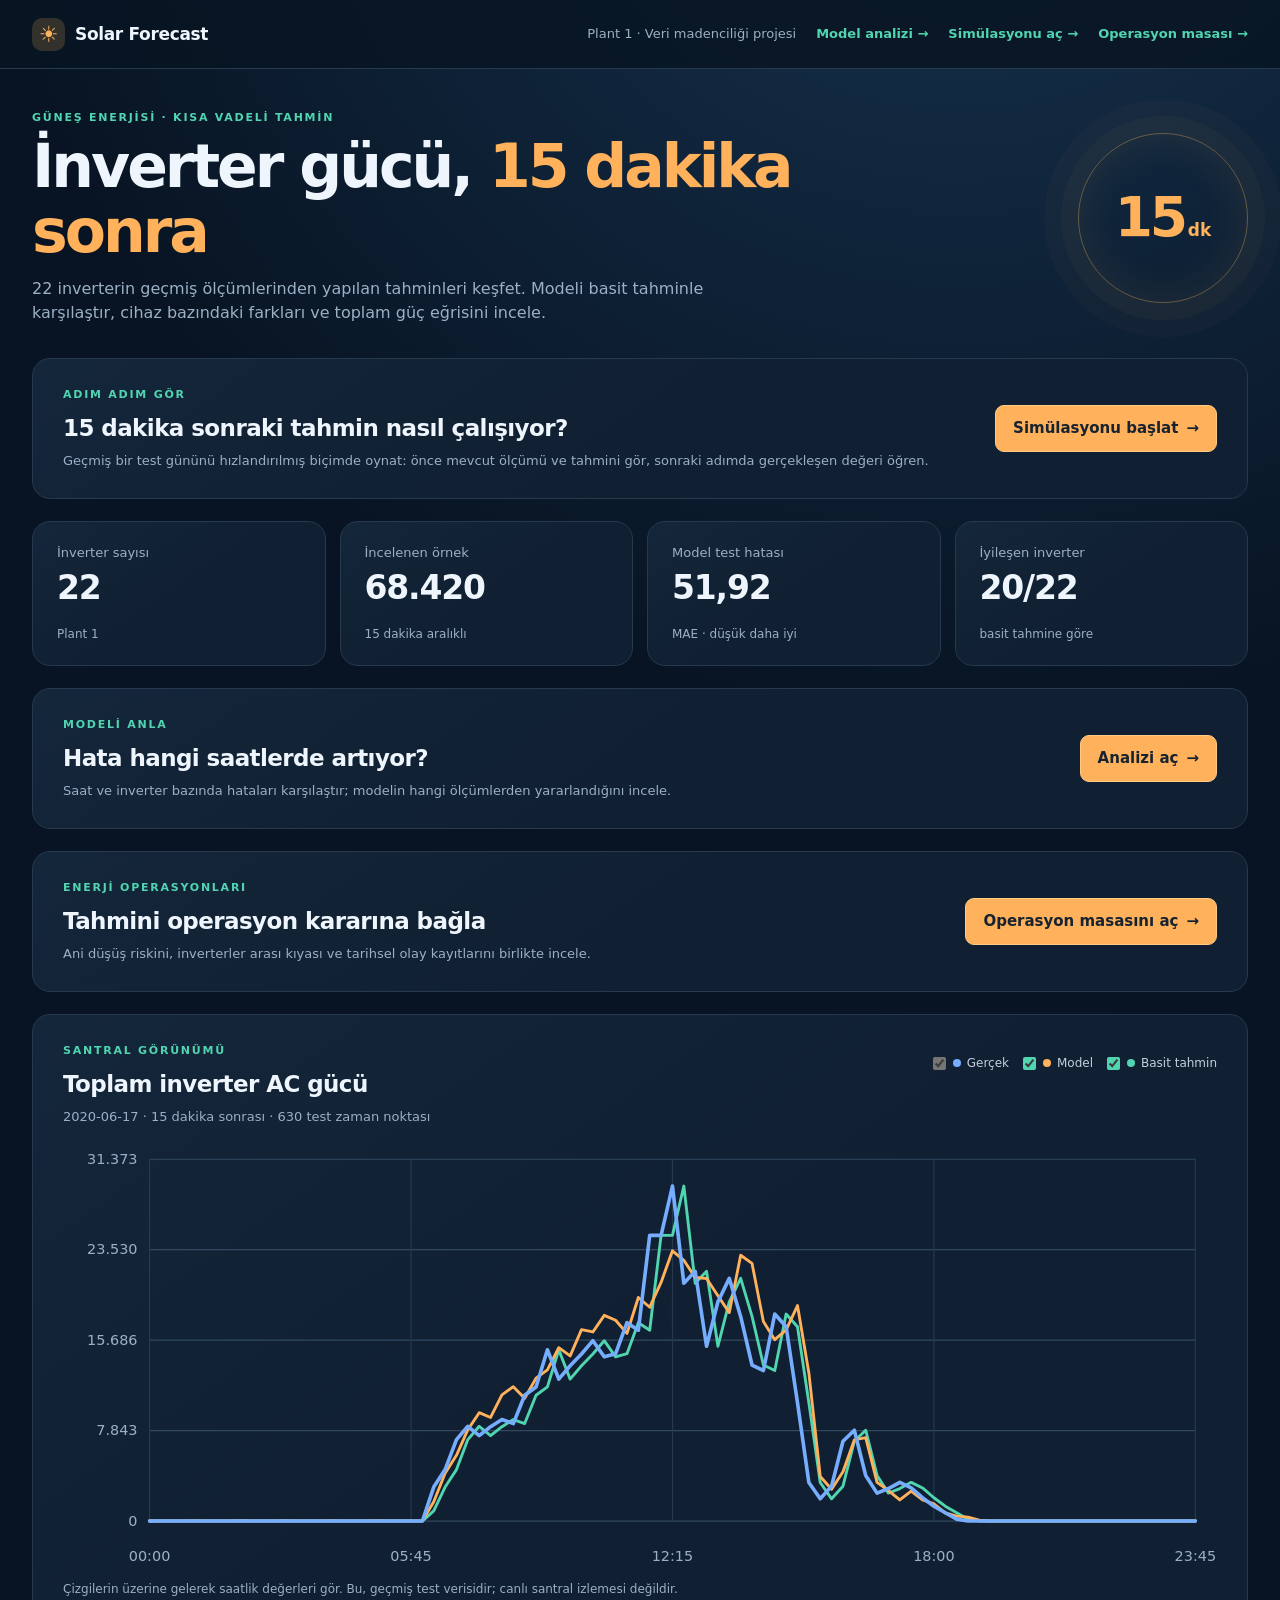
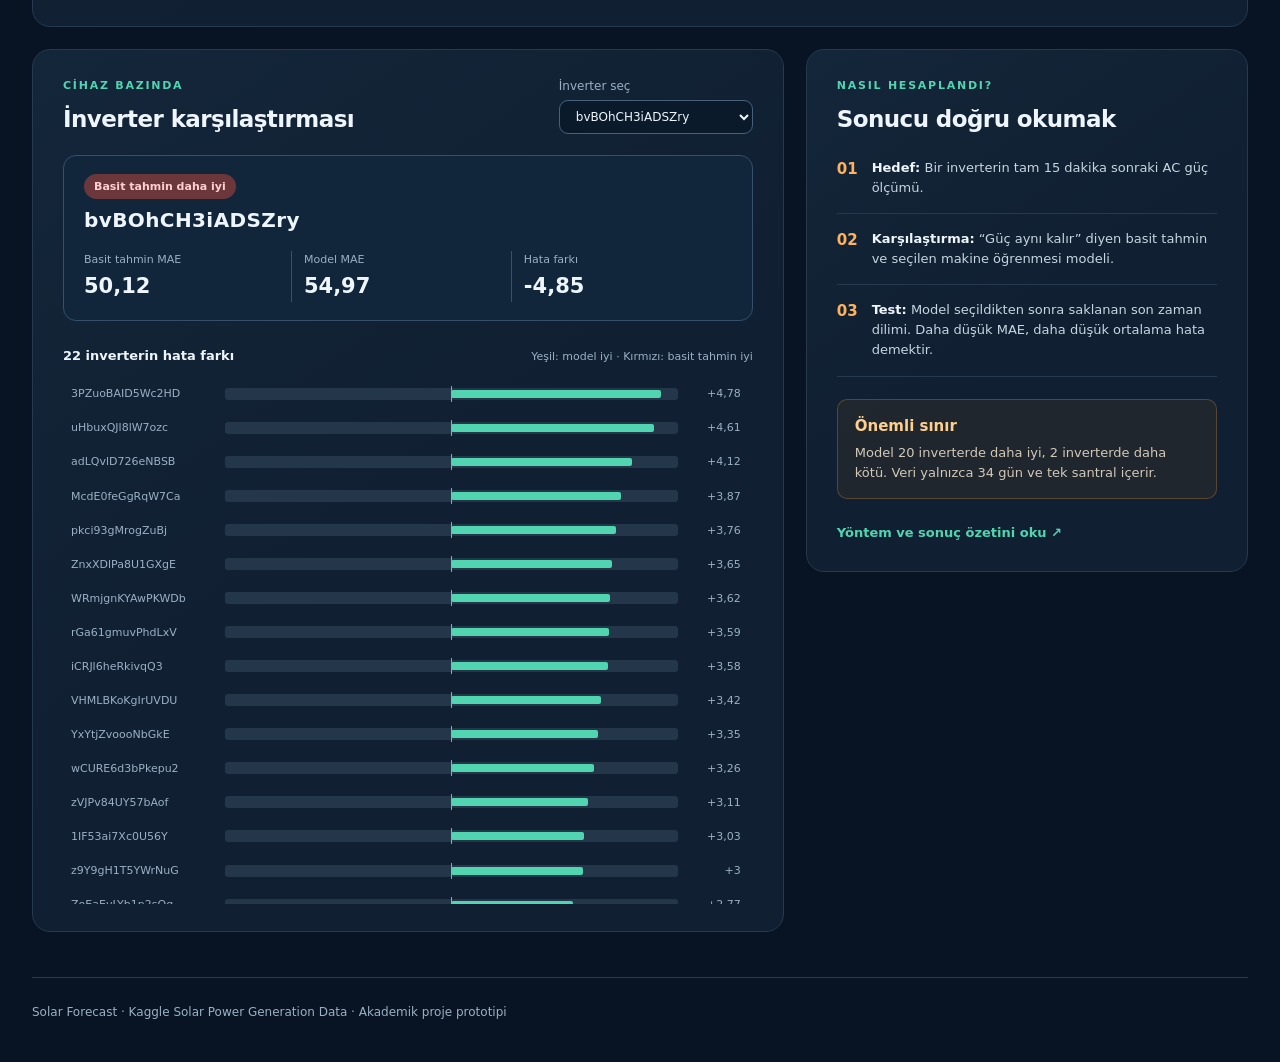
==== commit 44e8f6c6: "Add ramp risk, fleet radar and operator event log" ====
--- a/dashboard/index.html
+++ b/dashboard/index.html
@@ -17,6 +17,7 @@
           <span class="topbar-tag">Plant 1 · Veri madenciliği projesi</span>
           <a class="nav-link" href="analysis.html">Model analizi <span aria-hidden="true">→</span></a>
           <a class="nav-link" href="simulation.html">Simülasyonu aç <span aria-hidden="true">→</span></a>
+          <a class="nav-link" href="operations.html">Operasyon masası <span aria-hidden="true">→</span></a>
         </nav>
       </div>
     </header>
@@ -57,6 +58,15 @@
           <p>Saat ve inverter bazında hataları karşılaştır; modelin hangi ölçümlerden yararlandığını incele.</p>
         </div>
         <a class="primary-link" href="analysis.html">Analizi aç <span aria-hidden="true">→</span></a>
+      </section>
+
+      <section class="simulation-invite panel" aria-labelledby="operations-invite-title">
+        <div>
+          <p class="eyebrow">ENERJİ OPERASYONLARI</p>
+          <h2 id="operations-invite-title">Tahmini operasyon kararına bağla</h2>
+          <p>Ani düşüş riskini, inverterler arası kıyası ve tarihsel olay kayıtlarını birlikte incele.</p>
+        </div>
+        <a class="primary-link" href="operations.html">Operasyon masasını aç <span aria-hidden="true">→</span></a>
       </section>
 
       <section class="panel chart-panel" aria-labelledby="plant-title">
--- a/dashboard/style.css
+++ b/dashboard/style.css
@@ -171,12 +171,42 @@
 .importance-value.negative { color: var(--red); }
 .analysis-note { max-width: 900px; margin: 18px 0; padding: 15px 17px; border-left: 3px solid #84afdb; border-radius: 0 9px 9px 0; background: #1b385080; color: #c4d8e9; font-size: 13px; }
 .analysis-note strong { color: var(--text); }
+.replay-event-panel { margin-bottom: 22px; }
+.replay-events { display: grid; gap: 9px; margin: 17px 0; }
+.replay-event { display: grid; gap: 5px; padding: 11px 14px; border: 1px solid #7b4e46; border-radius: 9px; background: #5a2b2b39; }
+.replay-event strong { color: #ffd0c5; font-size: 13px; }
+.replay-event span { color: #d6c7c6; font-size: 12px; }
+.operation-facts { display: grid; grid-template-columns: repeat(3, 1fr); gap: 12px; margin: 22px 0; }
+.operation-facts > div { display: grid; gap: 3px; padding: 16px; border: 1px solid var(--line); border-radius: 10px; background: #11263b; }
+.operation-facts span, .operation-facts small { color: var(--muted); font-size: 12px; }
+.operation-facts strong { color: var(--orange); font-size: 24px; line-height: 1.2; }
+.report-figure { display: block; width: min(100%, 960px); height: auto; margin: 22px auto; border-radius: 10px; background: #fff; }
+.featured-peer { margin: 20px 0; padding: 17px 20px; border: 1px solid #466179; border-radius: 12px; background: #183149; }
+.featured-peer > strong { display: block; margin: 9px 0 5px; font-size: 17px; }
+.featured-peer p { margin: 0; color: #d6e2ee; font-size: 13px; }
+.analysis-panel h3 { margin: 15px 0 12px; font-size: 17px; }
+.peer-list { display: grid; gap: 5px; max-height: 305px; overflow-y: auto; }
+.peer-row { display: grid; grid-template-columns: minmax(140px, 1fr) 135px 130px; gap: 12px; align-items: center; padding: 8px 11px; border-radius: 7px; background: #13283b; color: var(--muted); font-size: 12px; }
+.peer-row.active { background: #60462255; color: var(--text); }
+.peer-row code { color: #c9d9e8; font-size: 11px; overflow: hidden; text-overflow: ellipsis; white-space: nowrap; }
+.peer-row strong { color: inherit; font-size: 12px; text-align: right; }
+.event-list { display: grid; gap: 11px; margin: 19px 0; }
+.event-card { padding: 17px 19px; border: 1px solid var(--line); border-radius: 12px; background: #11263b; }
+.event-heading { display: flex; justify-content: space-between; flex-wrap: wrap; gap: 10px; align-items: center; }
+.event-heading time { color: var(--muted); font-size: 12px; }
+.event-type { display: inline-block; padding: 3px 9px; border-radius: 99px; font-size: 11px; font-weight: 700; }
+.event-type.peer { background: #21554a; color: #a5f5d8; }
+.event-type.deviation { background: #67413a; color: #ffcec5; }
+.event-card h3 { margin: 10px 0 3px; }
+.event-card p { margin-bottom: 5px; color: #d5e2ed; font-size: 13px; }
+.event-card small { color: var(--muted); font-size: 11px; overflow-wrap: anywhere; }
 
 @media (max-width: 950px) {
   .metrics { grid-template-columns: repeat(2, 1fr); }
   .analysis-summary { grid-template-columns: repeat(2, 1fr); }
   .replay-metrics { grid-template-columns: repeat(2, 1fr); }
   .replay-steps { grid-template-columns: 1fr; gap: 8px; }
+  .operation-facts { grid-template-columns: 1fr; }
   .detail-grid { grid-template-columns: 1fr; }
   .method-panel { position: static; }
 }
@@ -206,6 +236,8 @@
   .analysis-legend { margin-left: 48px; }
   .importance-row { grid-template-columns: 108px minmax(0, 1fr) 49px; gap: 8px; }
   .importance-label, .importance-value { font-size: 11px; }
+  .peer-row { grid-template-columns: minmax(0, 1fr) 82px 94px; gap: 5px; padding: 8px 6px; }
+  .peer-row, .peer-row strong { font-size: 10px; }
   .hero { min-height: 0; padding: 42px 0 35px; }
   .hero-copy { font-size: 14px; }
   .metrics { gap: 9px; }
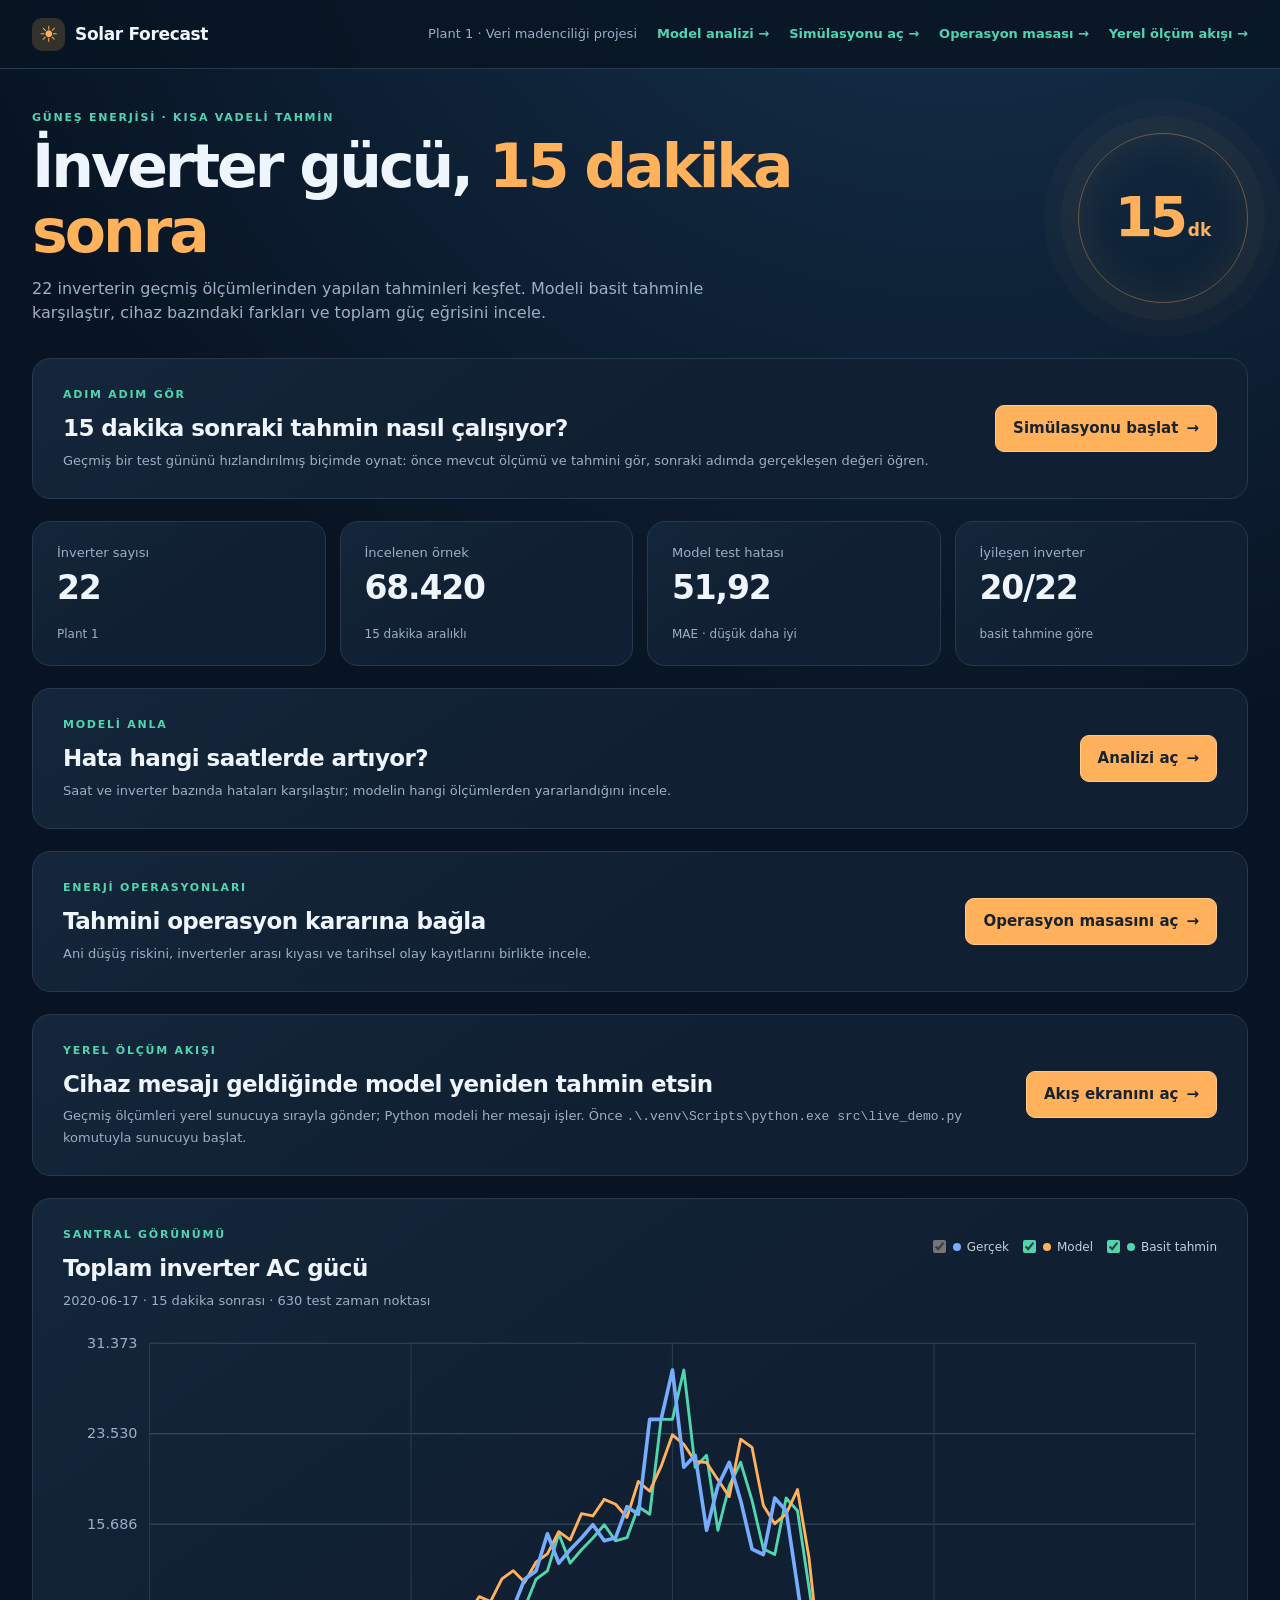
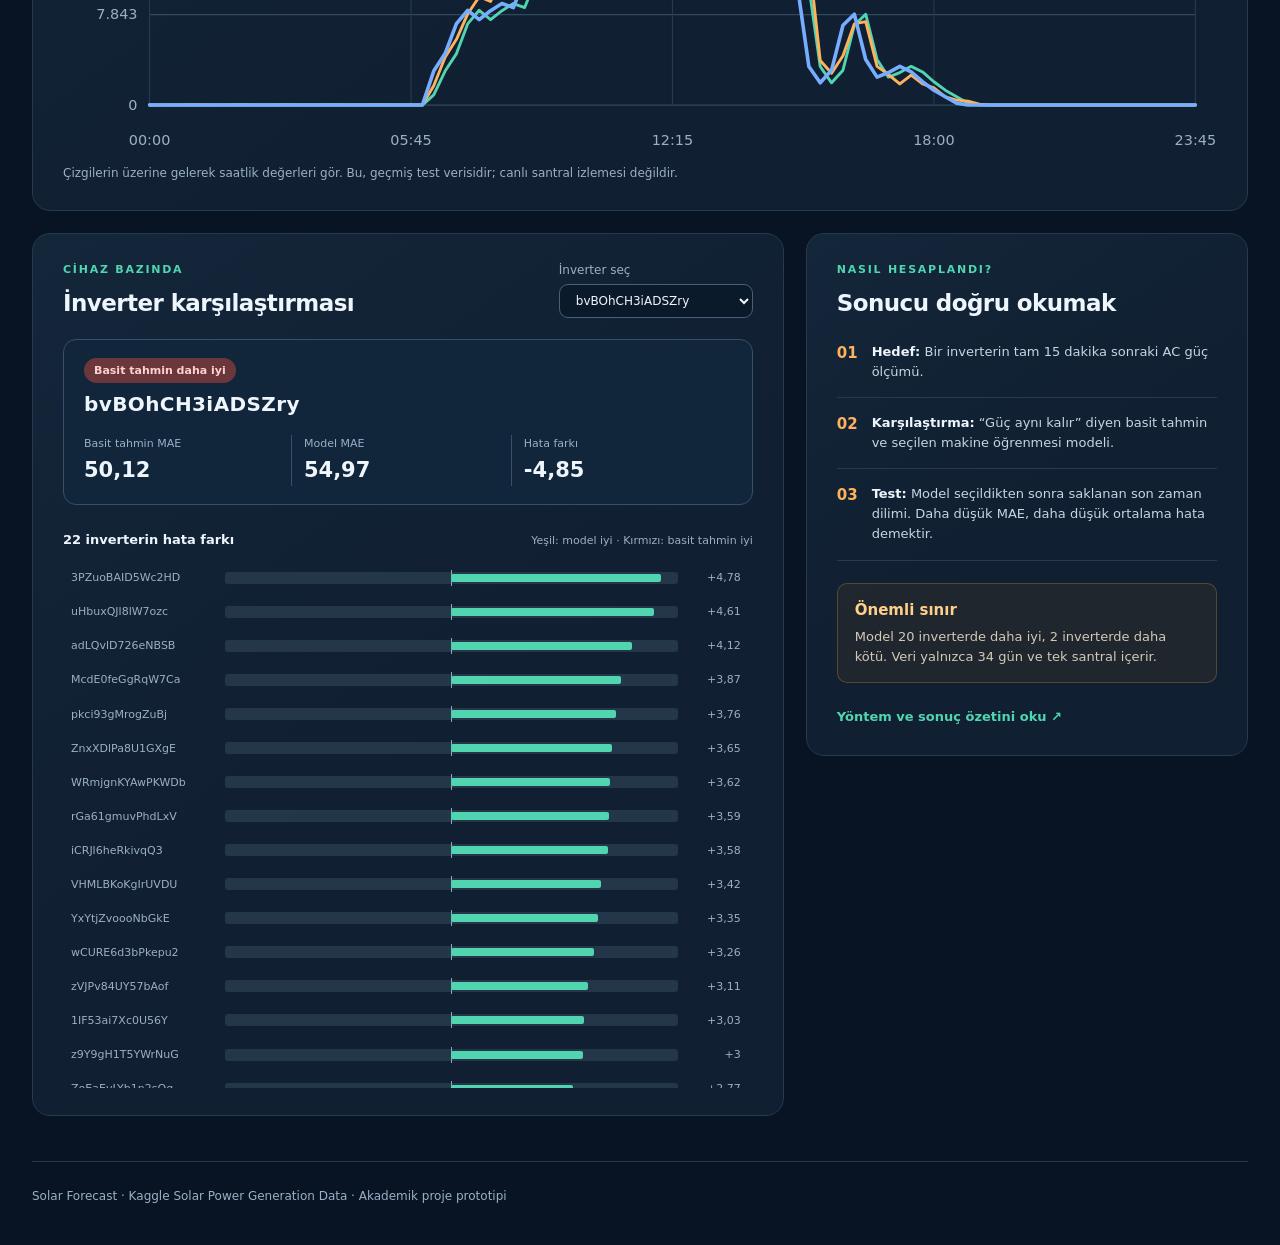
==== commit 749bf3dd: "Add local inverter telemetry stream demo" ====
--- a/dashboard/index.html
+++ b/dashboard/index.html
@@ -18,6 +18,7 @@
           <a class="nav-link" href="analysis.html">Model analizi <span aria-hidden="true">→</span></a>
           <a class="nav-link" href="simulation.html">Simülasyonu aç <span aria-hidden="true">→</span></a>
           <a class="nav-link" href="operations.html">Operasyon masası <span aria-hidden="true">→</span></a>
+          <a class="nav-link" href="http://127.0.0.1:8765/">Yerel ölçüm akışı <span aria-hidden="true">→</span></a>
         </nav>
       </div>
     </header>
@@ -67,6 +68,15 @@
           <p>Ani düşüş riskini, inverterler arası kıyası ve tarihsel olay kayıtlarını birlikte incele.</p>
         </div>
         <a class="primary-link" href="operations.html">Operasyon masasını aç <span aria-hidden="true">→</span></a>
+      </section>
+
+      <section class="simulation-invite panel" aria-labelledby="live-invite-title">
+        <div>
+          <p class="eyebrow">YEREL ÖLÇÜM AKIŞI</p>
+          <h2 id="live-invite-title">Cihaz mesajı geldiğinde model yeniden tahmin etsin</h2>
+          <p>Geçmiş ölçümleri yerel sunucuya sırayla gönder; Python modeli her mesajı işler. Önce <code>.\.venv\Scripts\python.exe src\live_demo.py</code> komutuyla sunucuyu başlat.</p>
+        </div>
+        <a class="primary-link" href="http://127.0.0.1:8765/">Akış ekranını aç <span aria-hidden="true">→</span></a>
       </section>
 
       <section class="panel chart-panel" aria-labelledby="plant-title">
--- a/dashboard/style.css
+++ b/dashboard/style.css
@@ -11,6 +11,30 @@
   --blue: #77adff;
   --red: #ef7b7b;
 }
+
+/* Yerel cihaz akışı demosu */
+.live-page { padding-bottom: 60px; }
+.live-hero { padding: 52px 0 28px; }
+.live-hero h1 { max-width: 850px; }
+.live-hero .replay-notice { margin-top: 24px; }
+.live-metrics { display: grid; grid-template-columns: repeat(4, minmax(0, 1fr)); gap: 14px; margin: 22px 0; }
+.live-metrics .metric { min-height: 160px; }
+.live-metrics .metric strong { font-size: clamp(25px, 3vw, 40px); }
+.live-two-column { display: grid; grid-template-columns: repeat(2, minmax(0, 1fr)); gap: 18px; margin-bottom: 22px; }
+.live-insight { min-height: 200px; }
+.live-insight-number { display: block; margin: 4px 0 10px; font-size: 38px; line-height: 1.1; color: var(--orange); }
+.live-insight p { margin-bottom: 8px; }
+.live-insight small { color: var(--muted); }
+.live-chart-panel, .live-event-panel { margin-bottom: 22px; }
+.live-legend { display: flex; gap: 20px; color: var(--muted); font-size: 13px; }
+.live-legend span { display: inline-flex; align-items: center; gap: 7px; }
+.live-chart-wrap { width: 100%; overflow-x: auto; margin-top: 10px; }
+.live-chart-wrap svg { display: block; min-width: 650px; width: 100%; height: auto; }
+.live-events { display: grid; gap: 8px; color: var(--muted); }
+.live-event { display: flex; gap: 14px; align-items: baseline; padding: 10px 12px; border: 1px solid var(--line); border-radius: 9px; }
+.live-event strong { color: var(--orange); min-width: 50px; }
+@media (max-width: 900px) { .live-metrics { grid-template-columns: repeat(2, minmax(0, 1fr)); } }
+@media (max-width: 650px) { .live-metrics, .live-two-column { grid-template-columns: 1fr; } .live-hero { padding-top: 34px; } }
 
 * { box-sizing: border-box; }
 html { scroll-behavior: smooth; }
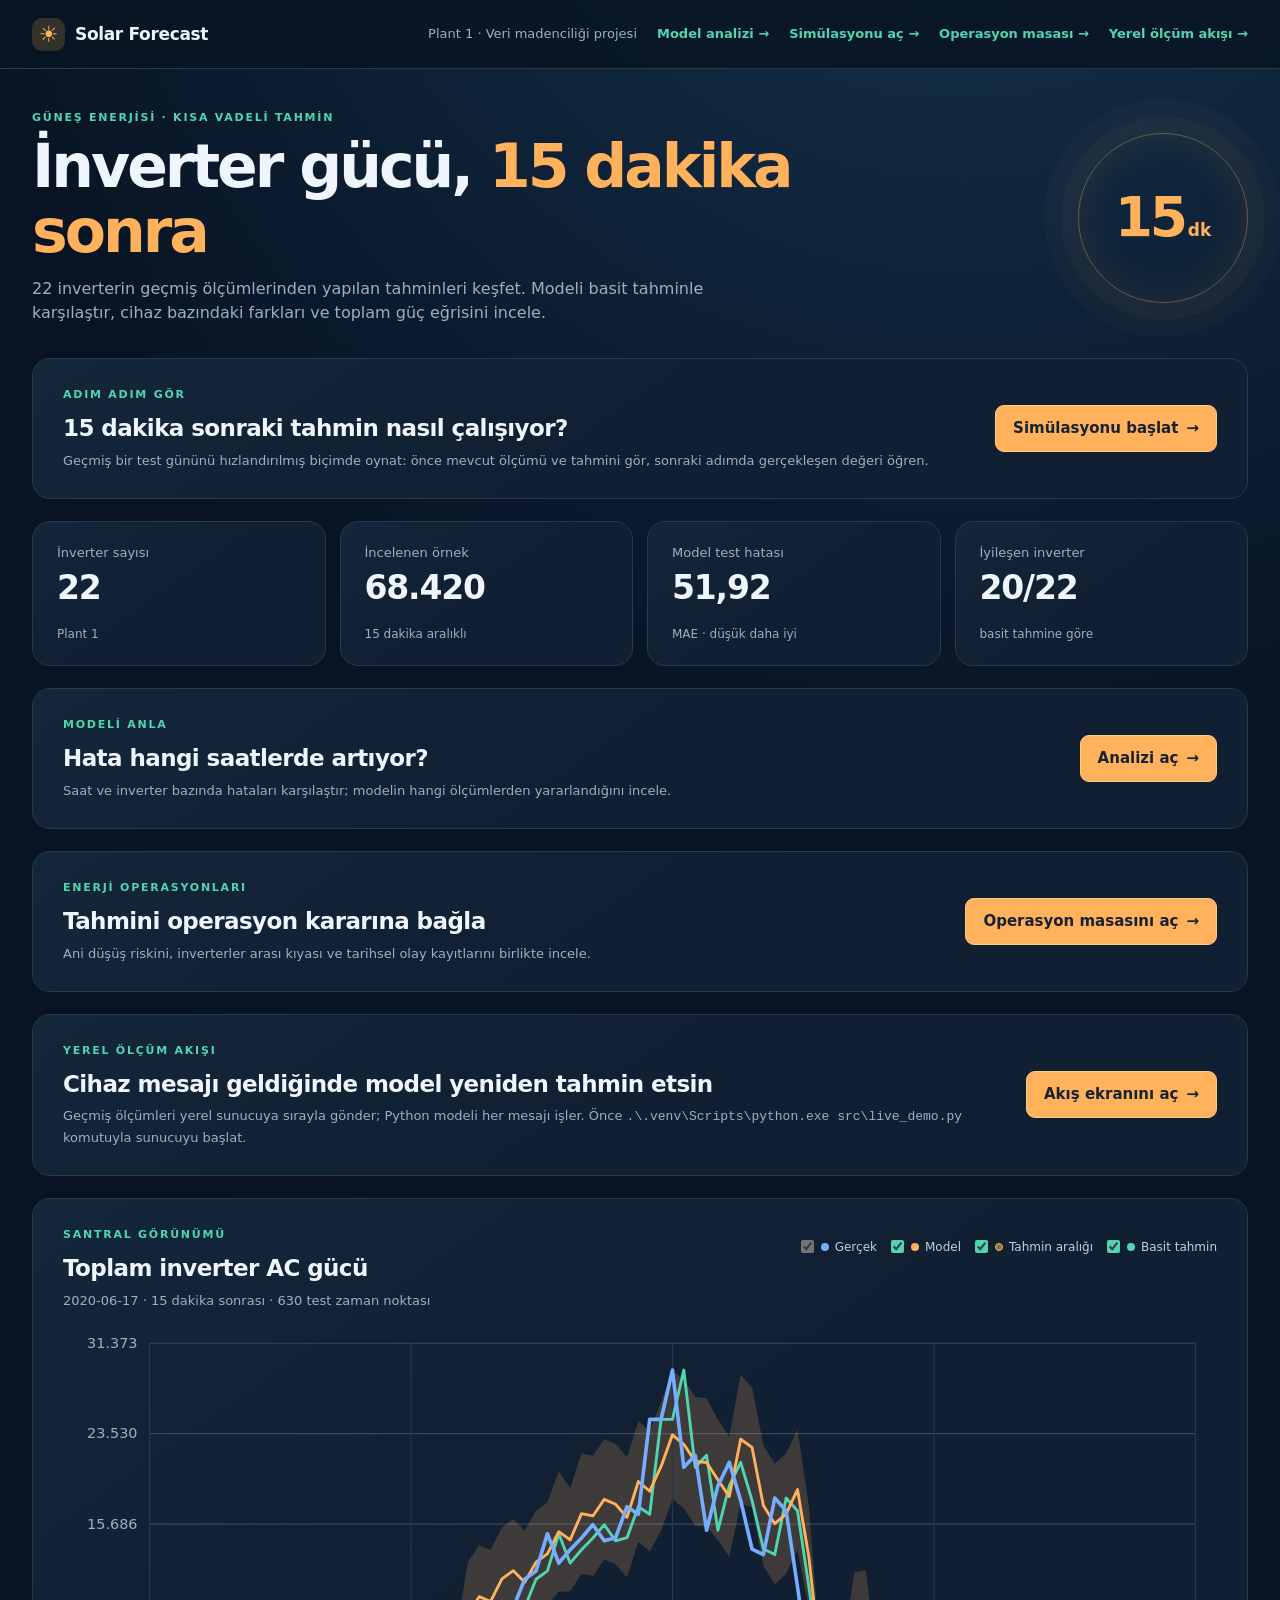
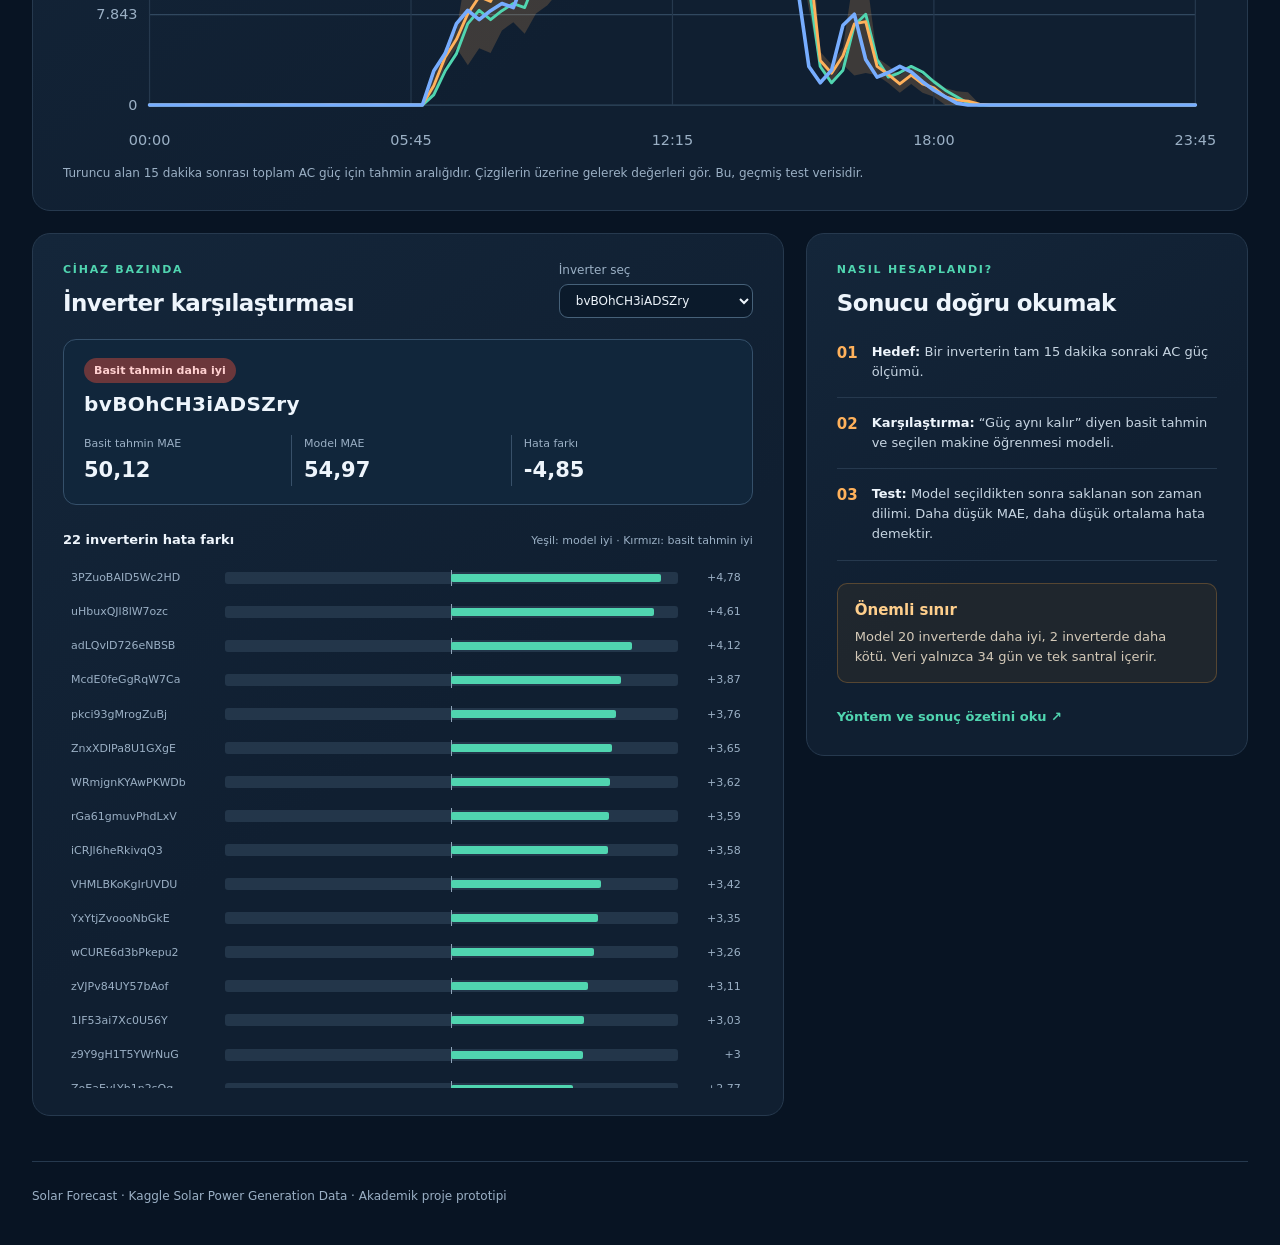
==== commit 8a6592ae: "Add forecast intervals and inverter review priorities" ====
--- a/dashboard/index.html
+++ b/dashboard/index.html
@@ -89,6 +89,7 @@
           <div class="legend" aria-label="Grafikteki çizgiler">
             <label><input type="checkbox" data-series="actual" checked disabled /><i class="dot actual"></i>Gerçek</label>
             <label><input type="checkbox" data-series="model" checked /><i class="dot model"></i>Model</label>
+            <label><input type="checkbox" data-series="interval" checked /><i class="dot interval"></i>Tahmin aralığı</label>
             <label><input type="checkbox" data-series="baseline" checked /><i class="dot baseline"></i>Basit tahmin</label>
           </div>
         </div>
@@ -96,7 +97,7 @@
           <svg id="power-chart" viewBox="0 0 960 360" role="img" aria-label="Son test gününde gerçek ve tahmini toplam inverter gücü"></svg>
           <div id="chart-tooltip" class="chart-tooltip" hidden></div>
         </div>
-        <p class="chart-note">Çizgilerin üzerine gelerek saatlik değerleri gör. Bu, geçmiş test verisidir; canlı santral izlemesi değildir.</p>
+        <p class="chart-note">Turuncu alan 15 dakika sonrası toplam AC güç için tahmin aralığıdır. Çizgilerin üzerine gelerek değerleri gör. Bu, geçmiş test verisidir.</p>
       </section>
 
       <section class="detail-grid">
--- a/dashboard/style.css
+++ b/dashboard/style.css
@@ -81,6 +81,7 @@
 .dot { width: 8px; height: 8px; border-radius: 50%; display: inline-block; }
 .dot.actual { background: var(--blue); }.dot.model { background: var(--orange); }.dot.baseline { background: var(--teal); }
 .dot.warning { background: var(--red); }
+.dot.interval { background: #ffb15b88; border: 1px solid var(--orange); }
 .chart-wrap { position: relative; width: 100%; }
 #power-chart { display: block; width: 100%; height: auto; overflow: visible; }
 .chart-tooltip { pointer-events: none; position: absolute; z-index: 4; min-width: 173px; border: 1px solid #49617a; border-radius: 10px; padding: 10px 13px; background: #071322f2; color: var(--text); box-shadow: 0 12px 30px #0008; font-size: 12px; line-height: 1.65; }
@@ -214,6 +215,20 @@
 .peer-row.active { background: #60462255; color: var(--text); }
 .peer-row code { color: #c9d9e8; font-size: 11px; overflow: hidden; text-overflow: ellipsis; white-space: nowrap; }
 .peer-row strong { color: inherit; font-size: 12px; text-align: right; }
+.priority-layout { display: grid; grid-template-columns: minmax(260px, .9fr) minmax(0, 1.4fr); gap: 18px; margin-top: 20px; }
+.priority-list { display: grid; align-content: start; gap: 5px; max-height: 530px; overflow-y: auto; padding-right: 4px; }
+.priority-row { display: grid; grid-template-columns: minmax(80px, 1fr) 112px 55px; align-items: center; gap: 7px; width: 100%; padding: 9px; border: 1px solid transparent; border-radius: 7px; background: #13283b; color: var(--muted); text-align: left; cursor: pointer; font-size: 11px; }
+.priority-row:hover, .priority-row.active { border-color: #52708c; background: #1b3a52; color: var(--text); }
+.priority-row code { overflow: hidden; text-overflow: ellipsis; white-space: nowrap; font-size: 10px; }
+.priority-row strong { text-align: right; }
+.priority-detail { padding: 19px; border: 1px solid var(--line); border-radius: 12px; background: #11263b; }
+.priority-detail h3 { margin: 10px 0 4px; overflow-wrap: anywhere; }
+.priority-facts { display: grid; grid-template-columns: repeat(3, 1fr); gap: 8px; margin: 16px 0; }
+.priority-facts div { display: grid; gap: 3px; border-top: 1px solid var(--line); padding-top: 8px; }
+.priority-facts span { color: var(--muted); font-size: 11px; }
+.priority-facts strong { font-size: 15px; }
+.priority-chart-wrap { width: 100%; overflow-x: auto; }
+.priority-chart-wrap svg { display: block; width: 100%; min-width: 480px; height: auto; }
 .event-list { display: grid; gap: 11px; margin: 19px 0; }
 .event-card { padding: 17px 19px; border: 1px solid var(--line); border-radius: 12px; background: #11263b; }
 .event-heading { display: flex; justify-content: space-between; flex-wrap: wrap; gap: 10px; align-items: center; }
@@ -226,6 +241,8 @@
 .event-card small { color: var(--muted); font-size: 11px; overflow-wrap: anywhere; }
 
 @media (max-width: 950px) {
+  .priority-layout { grid-template-columns: 1fr; }
+  .priority-list { max-height: 260px; }
   .metrics { grid-template-columns: repeat(2, 1fr); }
   .analysis-summary { grid-template-columns: repeat(2, 1fr); }
   .replay-metrics { grid-template-columns: repeat(2, 1fr); }
